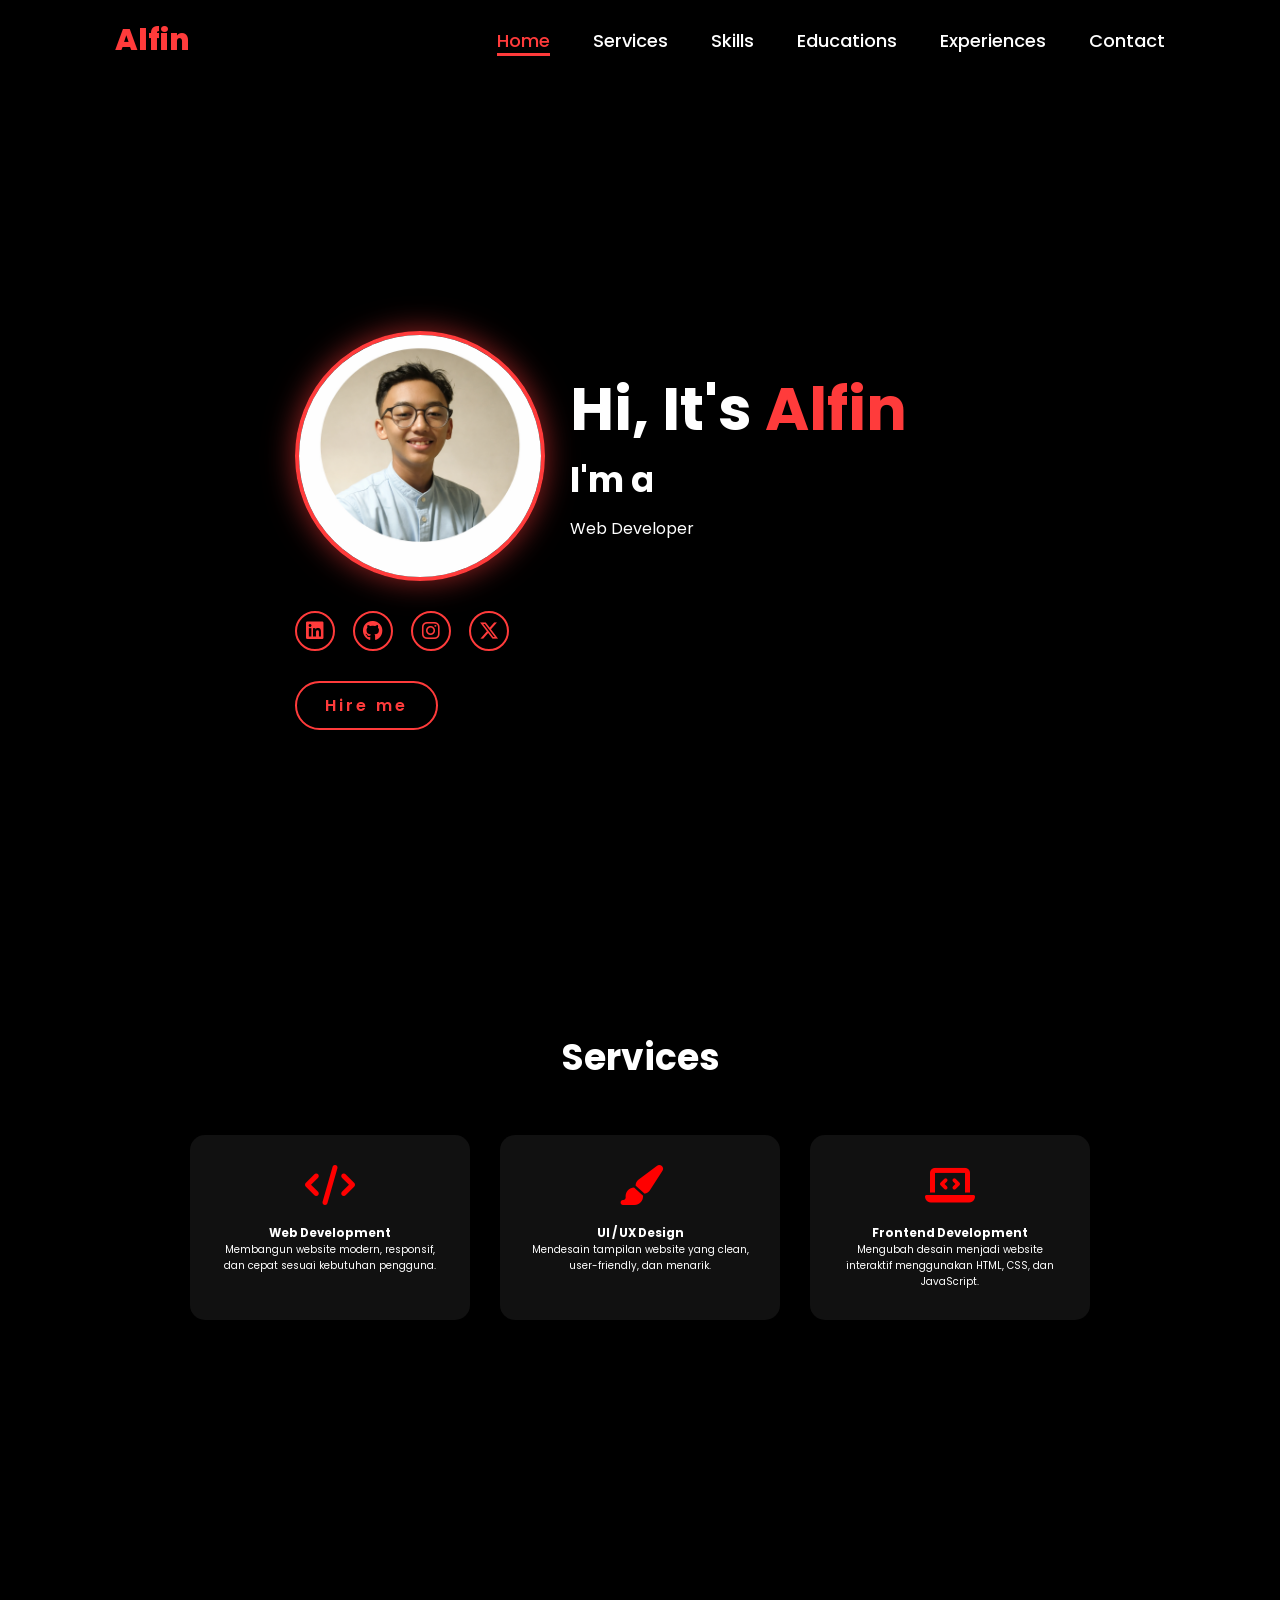
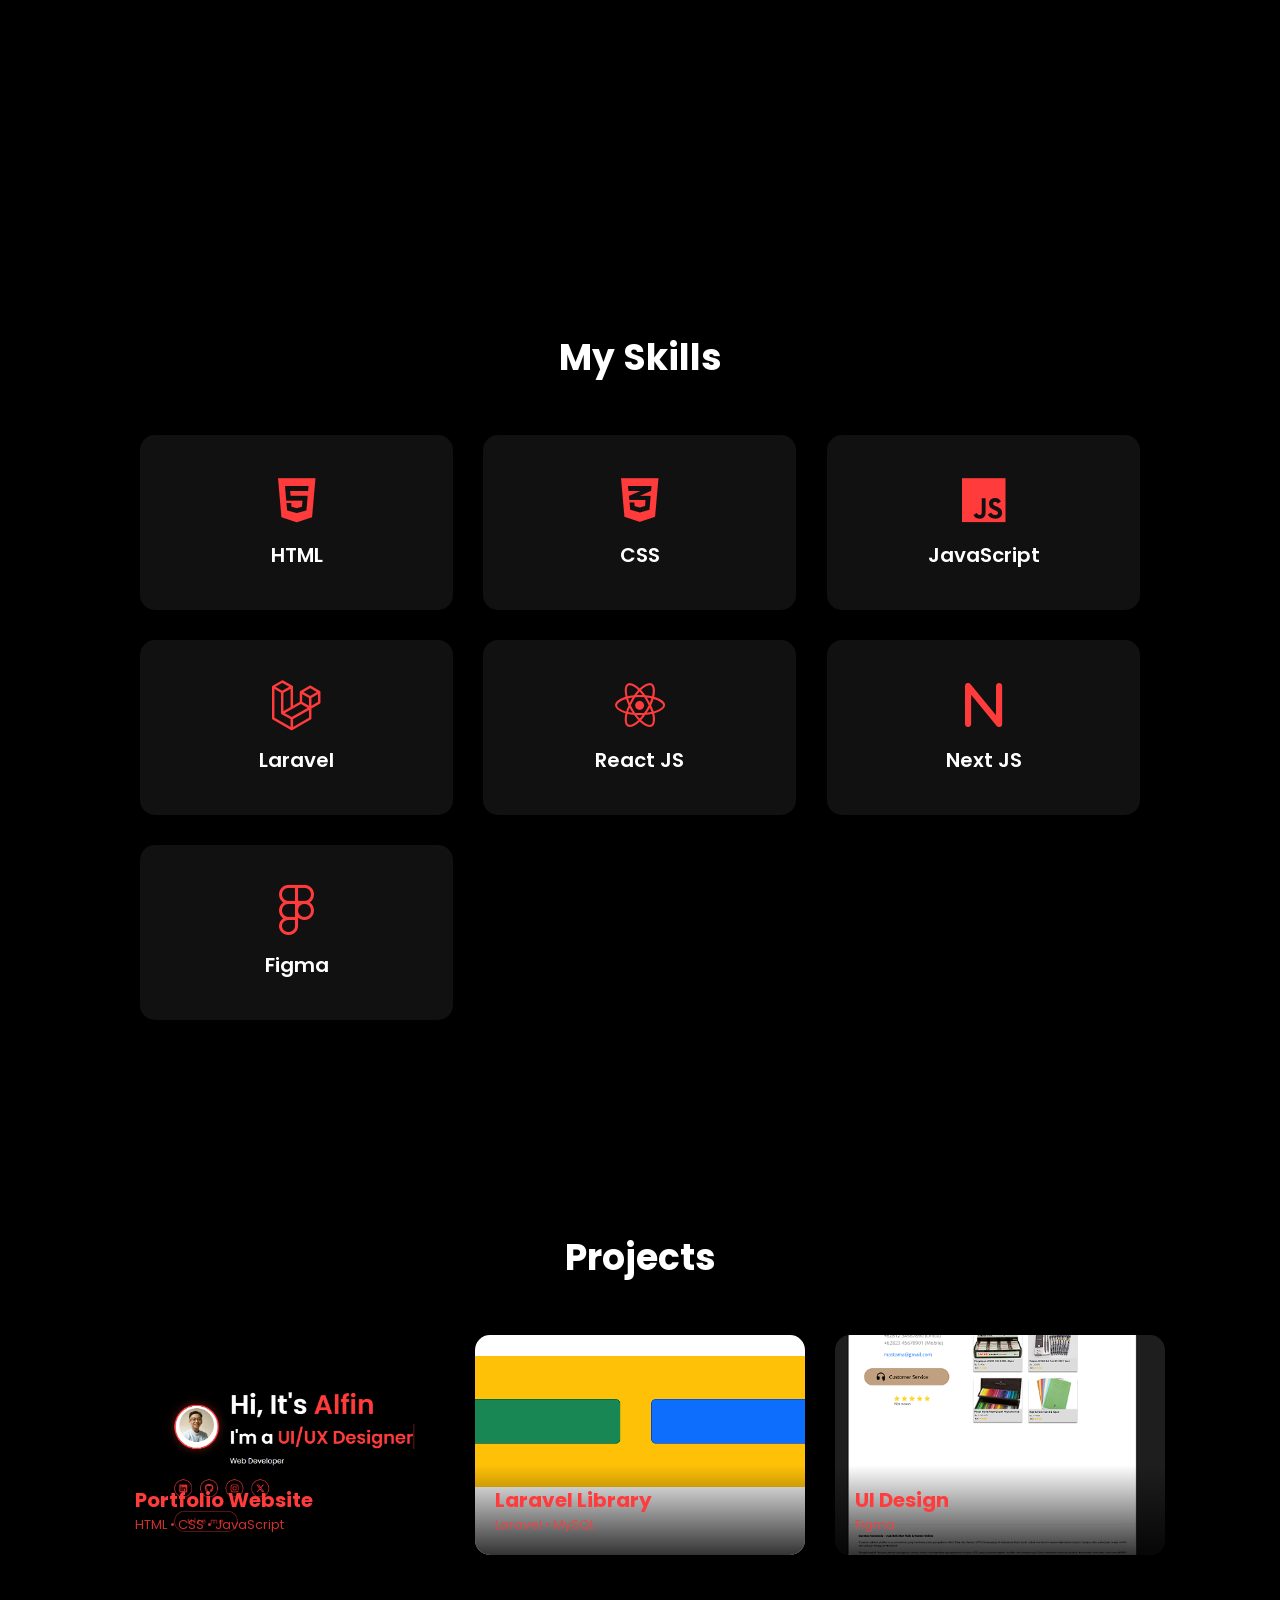
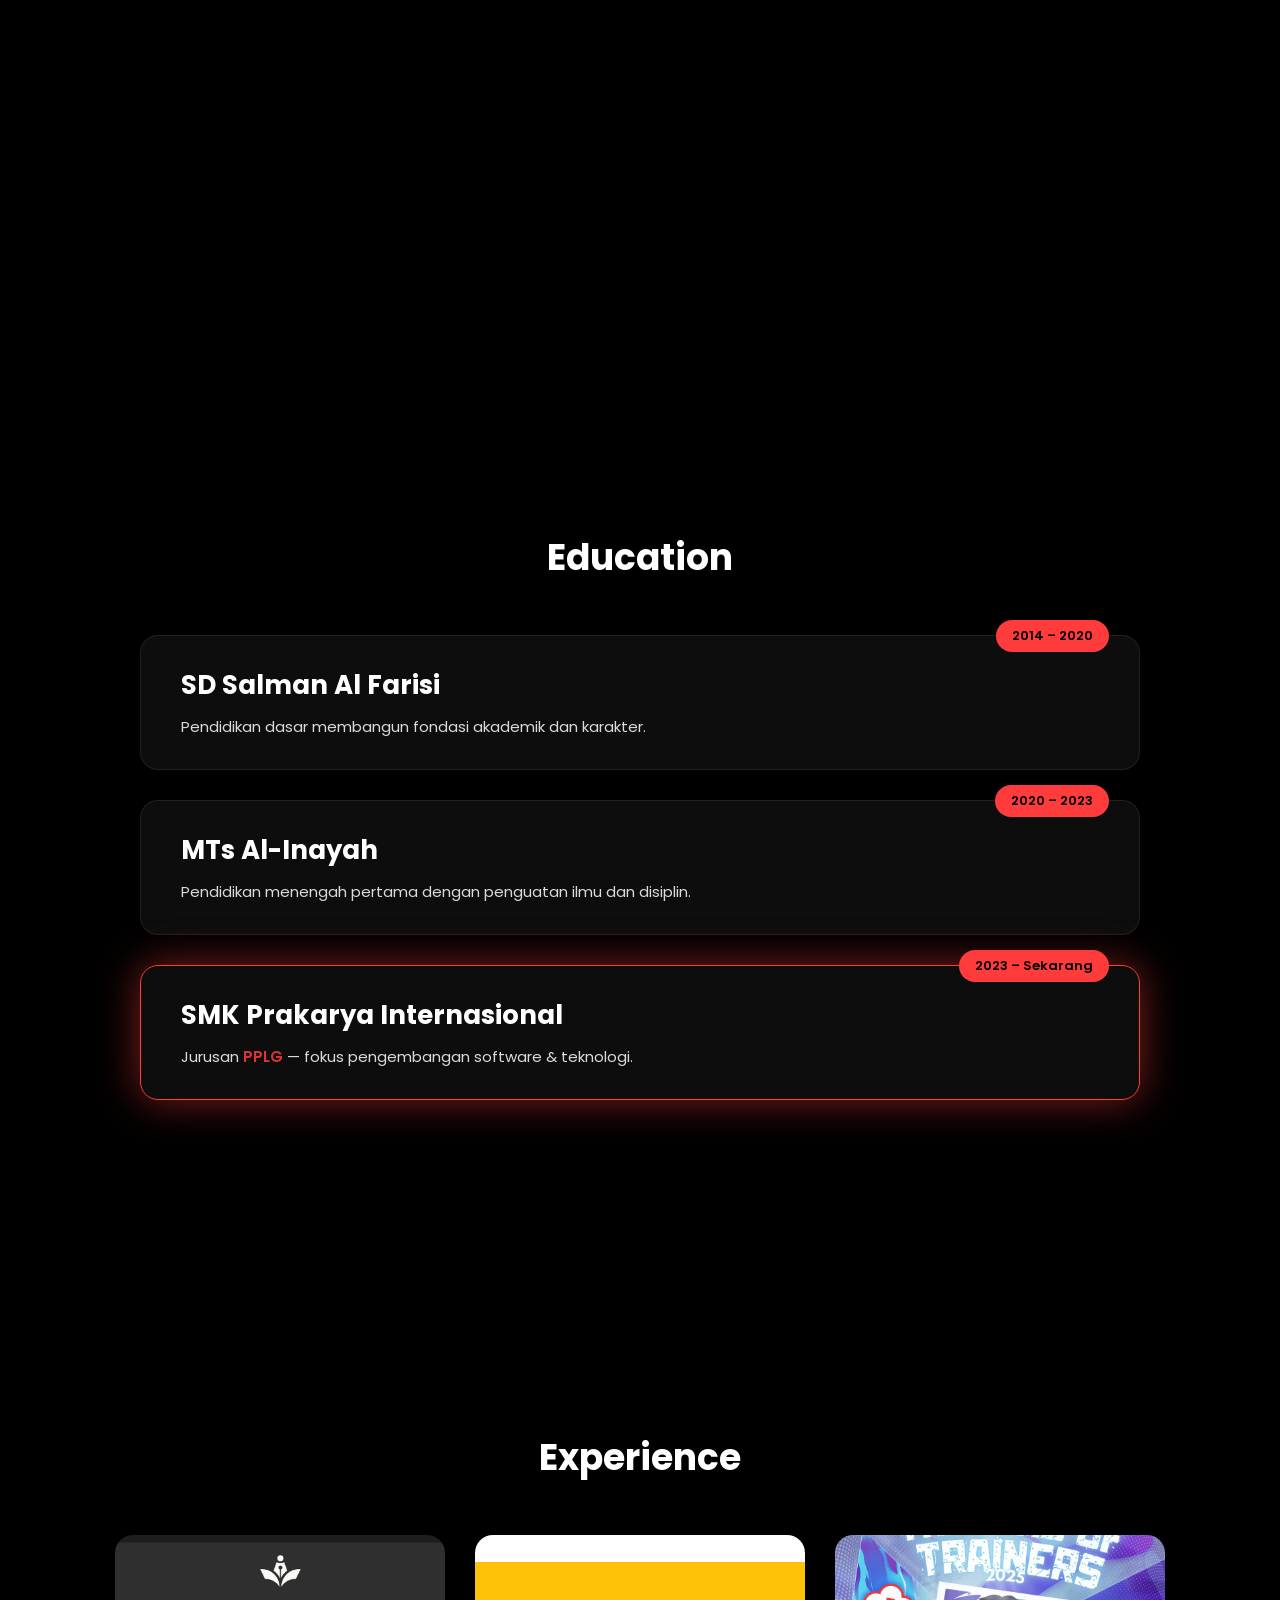
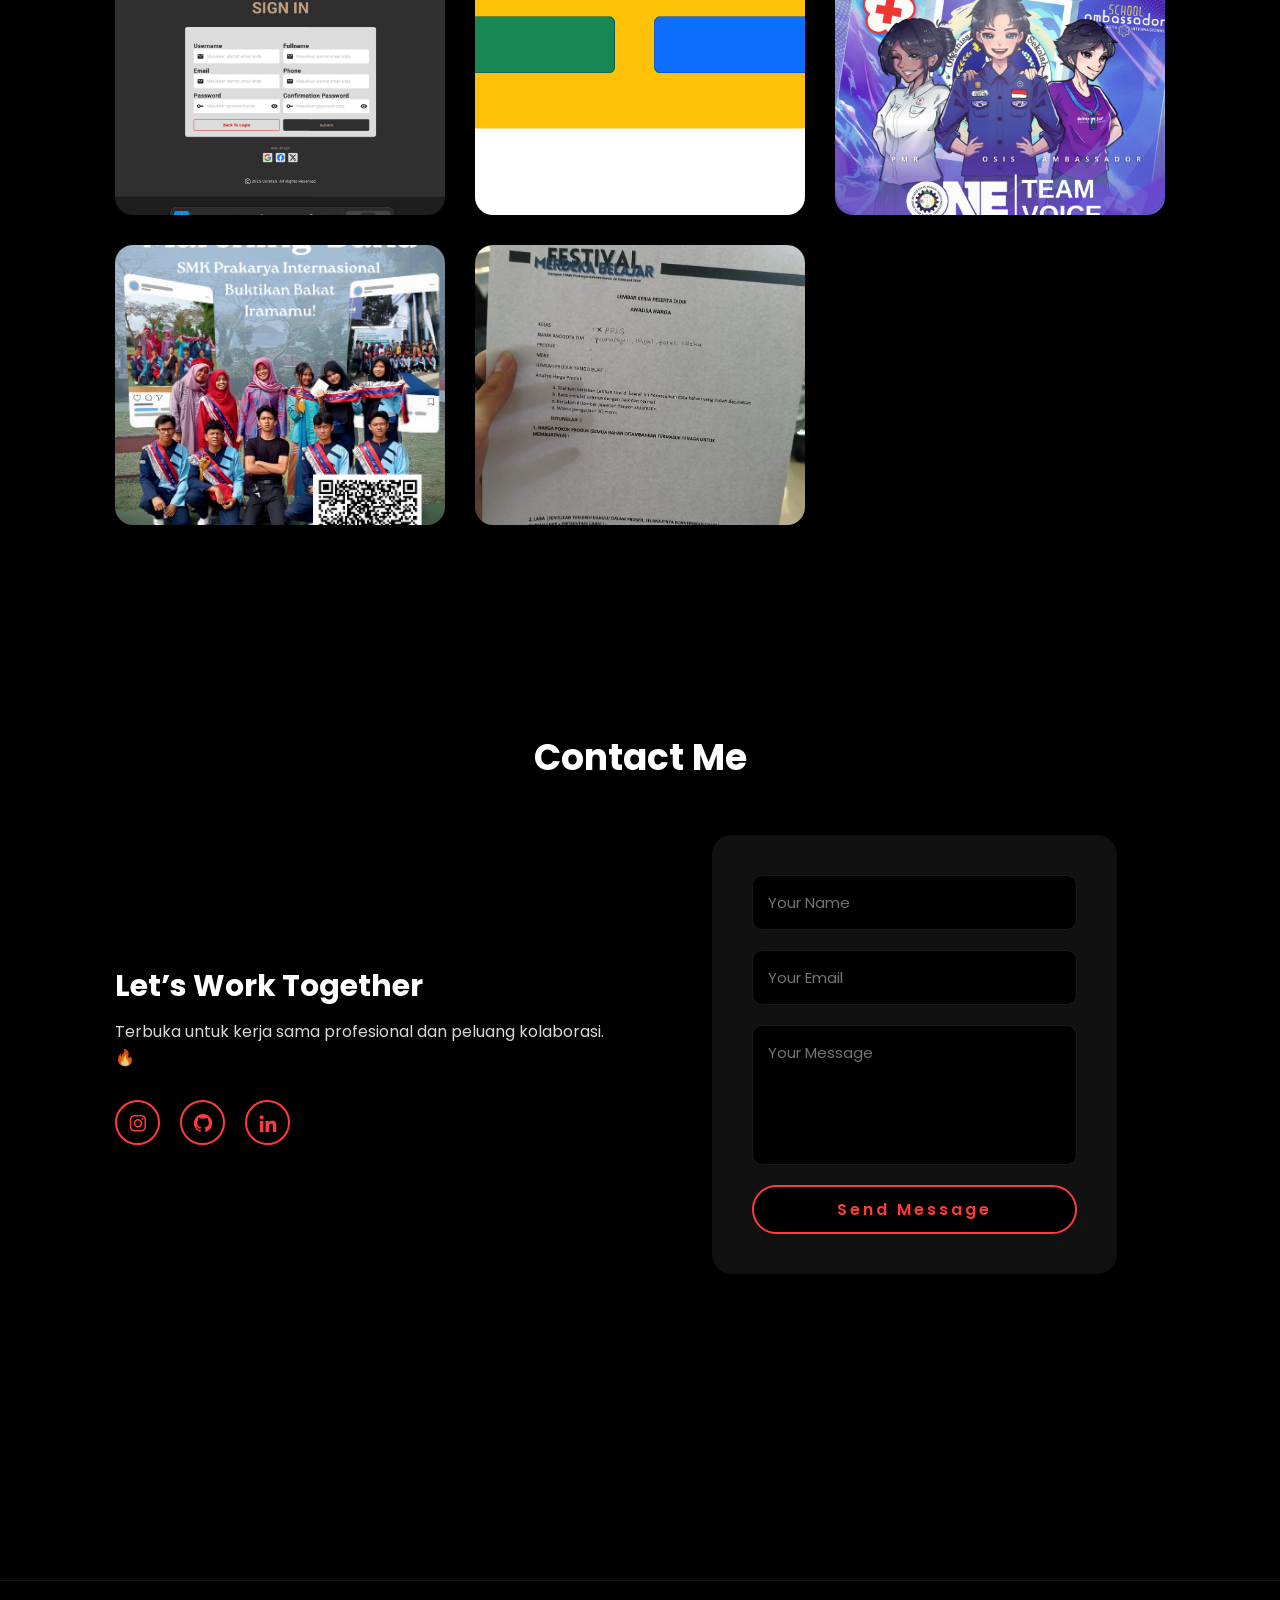
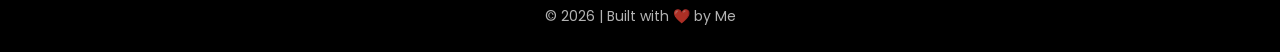
==== index.html @ cbfabac6 "new" ====
<html lang="en">
<head>
  <meta charset="UTF-8">
  <meta name="viewport" content="width=device-width, initial-scale=1.0">

  <link href="https://unpkg.com/boxicons@2.1.4/css/boxicons.min.css" rel="stylesheet">
  <link rel="stylesheet" href="https://cdnjs.cloudflare.com/ajax/libs/font-awesome/6.5.2/css/all.min.css">
  <link rel="stylesheet" href="../css/style.css">

  <title>Portofolio Website</title>
</head>

<body>
   <header>
    <a href="#" class="logo">Alfin</a>

    <nav>
  <a href="#home" class="active">Home</a>
  <a href="#services">Services</a>
  <a href="#skills">Skills</a>
  <a href="#educations">Educations</a>
  <a href="#experiences">Experiences</a>
  <a href="#contact">Contact</a>
</nav>

   </header> 
   <section class="home" id="home">
  <div class="home-content">

    <div class="intro">
      <img src="../img/Foto Alfin Web Portofolio.png" alt="Alfin" class="profile-pic">

      <div class="intro-text">
        <h1>Hi, It's <span>Alfin</span></h1>
        <h3 class="typing-text">I'm a<span></span></h3>
        <p>Web Developer</p>
      </div>
    </div>

    <div class="social-icons">
      <a href="#"><i class="fa-brands fa-linkedin"></i></a>
      <a href="#"><i class="fa-brands fa-github"></i></a>
      <a href="#"><i class="fa-brands fa-instagram"></i></a>
      <a href="#"><i class="fa-brands fa-x-twitter"></i></a>
    </div>

    <a href="#" class="btn">Hire me</a>
  </div>
</section>
<section class="services" id="services">
  <h2 class="section-title">Services</h2>

  <div class="services-container">

    <div class="service-box">
      <i class="fa-solid fa-code"></i>
      <h3>Web Development</h3>
      <p>
        Membangun website modern, responsif, dan cepat
        sesuai kebutuhan pengguna.
      </p>
    </div>

    <div class="service-box">
      <i class="fa-solid fa-paintbrush"></i>
      <h3>UI / UX Design</h3>
      <p>
        Mendesain tampilan website yang clean,
        user-friendly, dan menarik.
      </p>
    </div>

    <div class="service-box">
      <i class="fa-solid fa-laptop-code"></i>
      <h3>Frontend Development</h3>
      <p>
        Mengubah desain menjadi website interaktif
        menggunakan HTML, CSS, dan JavaScript.
      </p>
    </div>

  </div>
</section>
<section class="skills" id="skills">
  <h2 class="section-title">My Skills</h2>

  <div class="skills-grid">

    <div class="skill-card">
      <i class="fa-brands fa-html5"></i>
      <h3>HTML</h3>
    </div>

    <div class="skill-card">
      <i class="fa-brands fa-css3-alt"></i>
      <h3>CSS</h3>
    </div>

    <div class="skill-card">
      <i class="fa-brands fa-js"></i>
      <h3>JavaScript</h3>
    </div>

    <div class="skill-card">
      <i class="fa-brands fa-laravel"></i>
      <h3>Laravel</h3>
    </div>

    <div class="skill-card">
      <i class="fa-brands fa-react"></i>
      <h3>React JS</h3>
    </div>

    <div class="skill-card">
      <i class="fa-solid fa-n"></i>
      <h3>Next JS</h3>
    </div>

    <div class="skill-card">
      <i class="fa-brands fa-figma"></i>
      <h3>Figma</h3>
    </div>

  </div>
</section>
<section class="projects" id="projects">
  <h2 class="section-title">Projects</h2>

  <div class="project-container">

    <a href="project1.html" class="project-card">
      <img src="../img/Screenshot 2026-02-10 000920.png" alt="Project 1">
      <div class="project-info">
        <h3>Portfolio Website</h3>
        <p>HTML • CSS • JavaScript</p>
      </div>
    </a>

    <a href="project2.html" class="project-card">
      <img src="../img/Screenshot 2026-02-05 222500.png" alt="Project 2">
      <div class="project-info">
        <h3>Laravel Library</h3>
        <p>Laravel • MySQL</p>
      </div>
    </a>

    <a href="project3.html" class="project-card">
      <img src="../img/Screenshot 2026-02-05 221942.png" alt="Project 3">
      <div class="project-info">
        <h3>UI Design</h3>
        <p>Figma</p>
      </div>
    </a>

  </div>
</section>
<section class="educations" id="educations">
  <h2 class="section-title">Education</h2>

  <div class="education-wrapper">

    <div class="education-card">
      <div class="edu-year">2014 – 2020</div>
      <h3>SD Salman Al Farisi</h3>
      <p>Pendidikan dasar membangun fondasi akademik dan karakter.</p>
    </div>

    <div class="education-card">
      <div class="edu-year">2020 – 2023</div>
      <h3>MTs Al-Inayah</h3>
      <p>Pendidikan menengah pertama dengan penguatan ilmu dan disiplin.</p>
    </div>

    <div class="education-card active">
      <div class="edu-year">2023 – Sekarang</div>
      <h3>SMK Prakarya Internasional</h3>
      <p>Jurusan <span>PPLG</span> — fokus pengembangan software & teknologi.</p>
    </div>

  </div>
</section>
<section class="experiences" id="experiences">
  <h2 class="section-title">Experience</h2>

  <div class="experience-grid">

    <a href="experience-detail.html?id=pkkt" class="experience-card">
      <img src="../img/Screenshot 2026-02-10 123327.png">
      <div class="experience-overlay">
        <h3>PKKT Online Shop</h3>
        <p>Website Project</p>
      </div>
    </a>

    <a href="experience-detail.html?id=laravel" class="experience-card">
      <img src="../img/Screenshot 2026-02-05 222500.png">
      <div class="experience-overlay">
        <h3>Laravel Library</h3>
        <p>Web Application</p>
      </div>
    </a>

    <a href="experience-detail.html?id=ambassador" class="experience-card">
      <img src="../img/WhatsApp Image 2026-02-05 at 22.15.25.jpeg">
      <div class="experience-overlay">
        <h3>School Ambassador</h3>
        <p>Representing School</p>
      </div>
    </a>

    <a href="experience-detail.html?id=marchingband" class="experience-card">
      <img src="../img/WhatsApp Image 2026-02-05 at 22.15.25 (1).jpeg">
      <div class="experience-overlay">
        <h3>Marching Band</h3>
        <p>Management & Coordination</p>
      </div>
    </a>

    <a href="experience-detail.html?id=mathfest" class="experience-card">
      <img src="../img/WhatsApp Image 2026-02-05 at 22.15.25 (2).jpeg">
      <div class="experience-overlay">
        <h3>Math Festival</h3>
        <p>Event Committee</p>
      </div>
    </a>

  </div>
</section>


<section class="contact" id="contact">
  <h2 class="section-title">Contact Me</h2>

  <div class="contact-wrapper">

    <!-- Info -->
    <div class="contact-info">
      <h3>Let’s Work Together</h3>
      <p>Terbuka untuk kerja sama profesional dan peluang kolaborasi.🔥
      </p>

      <div class="contact-social">
        <a href="#" title="Instagram"><i class="bx bxl-instagram"></i></a>
        <a href="#" title="GitHub"><i class="bx bxl-github"></i></a>
        <a href="#" title="LinkedIn"><i class="bx bxl-linkedin"></i></a>
      </div>
    </div>

    <!-- Form -->
    <form class="contact-form">
      <input type="text" placeholder="Your Name" required>
      <input type="email" placeholder="Your Email" required>
      <textarea placeholder="Your Message"></textarea>
      <button type="submit" class="btn">Send Message</button>
    </form>

  </div>
</section>


<script>
  const header = document.querySelector("header");

  window.addEventListener("scroll", () => {
    if (window.scrollY > 50) {
      header.classList.add("scrolled");
    } else {
      header.classList.remove("scrolled");
    }
  });
</script>
<footer class="footer">
  <p>© 2026 | Built with ❤️ by Me</p>
</footer>
<!-- LIGHTBOX -->
<div class="lightbox" id="lightbox">
  <span class="lightbox-close">&times;</span>
  <img id="lightbox-img" src="">
</div>


</body>
</html>
---- css/style.css ----
@import url(https://fonts.googleapis.com/css2?family=Poppins%3Awght%40100%3B200%3B300%3B400%3B500%3B600&display=swap%27%29%3B);

*{
    margin: 0;
    padding: 0;
    box-sizing: border-box;
    text-decoration: none;
    border: none;
    outline: none;
    font-family: 'Poppins', sans-serif;
}

html{
    font-size: 62.5%;

}

body{
    width: 100%;
    overflow-x: hidden;
    background-color: black;
    color: white;
    padding-top: 80px;
}

header{
    position: fixed;
    top: 0;
    left: 0;
    width: 100%;
    height: 80px;
    padding: 0 9%;
    background-color: transparent;
    display: flex;
    align-items: center;
    justify-content: space-between;
    z-index: 1000;
}


.logo{
    font-size: 3rem;
    color: #ff3b3b;
    font-weight: 800;
    cursor: pointer;
    transition: 0.5s ease;
}

.logo:hover{
    transform: scale(1.1);
}

nav a{
    font-size: 1.8rem;
    color: white;
    margin-left: 4rem;
    font-weight: 500;
    transition: 0.3s ease;
    border-bottom: 3px solid transparent;
}

nav a:hover,
nav a.active{
    color: #ff3b3b;
    border-bottom: 3px solid #ff3b3b;
}

@media(max-width:995px){
    nav{
        position: absolute;
        display: none;
        top: 0;
        right: 0;
        width: 40%;
        border-left: 3px solid #ff3b3b;
        border-bottom: 3px solid #ff3b3b;
        border-bottom-left-radius: 2rem;
        padding: 1rem solid;
        background-color: #161616;
        border-top: 0.1rem solid rgba(0,0,0,0.1);
    }

    nav.active{
        display: block;
    }

    nav a{
        display: block;
        font-size: 2rem;
        margin: 3rem 0;
    }

    nav a:hover,
    nav a.active{
        padding: 1rem;
        border-radius: 0.5rem;
        border-bottom: 0.5rem solid #ff3b3b;
    }
}

section{
    min-height: 100vh;
    padding: 5rem 9% 5rem;
}

.home{
    display: flex;
    justify-content: center;
    align-items: center;
    gap: 8rem;
    background-color: black ;
}

.home .home-content h1{
    font-size: 6rem;
    font-weight: 700;
    line-height: 1.3;
}

span{
    color: #ff3b3b;
}

.home-content h3{
    font-size: 4rem;
    margin-bottom: 1rem;
    font-weight: 700;
}

.home-content p{
    font-size: 1.6rem;
}
.social-icons a{
    display: inline-flex;
    justify-content: center;
    align-items: center;
    width: 4rem;
    height: 4rem;
    background-color: transparent;
    border: 0.2rem solid #ff3b3b;
    font-size: 2rem;
    border-radius: 50%;
    margin: 3rem 1.5rem 3rem 0;
    transition: 0.3s ease;
    color: #ff3b3b;
}

.social-icons a:hover{
    color: black;
    transform: scale(1.3) translateY(-5px);
    background-color: #ff3b3b;
    box-shadow: 0 0 25px #ff3b3b;
}

.btn{
    display: inline-block;
    padding: 1rem 2.8rem;
    background: black;
    border-radius: 4rem;
    font-size: 1.6rem;
    color: #ff3b3b;
    letter-spacing: 0.3rem;
    font-weight: 600;
    border: 2px solid #ff3b3b;
    transition: 0.3s ease;
    cursor: pointer;
}

.btn:hover{
    transform: scale3d(1.03);
    background-color: #ff3b3b;
    color: black;
    box-shadow: 0 0 25px #ff3b3b;
}

.typing-text{
    font-size: 34px;
    font-weight: 600;
    min-width: 280px;
}

.typing-text span{
    position: relative;
}

.typing-text span::before{
    content: " Software Engineer";
    color: #ff3b3b;
    animation: words 20s infinite;
}

.typing-text span::after{
    content: "";
    background-color: black;
    position: absolute;
    width: calc(100% + 8px);
    height: 100%;
    border-left: 3px solid black;
    right: -8;
    animation: cursor 0.6s infinite;
}

@keyframes cursor{
    to{
        border-left: 3px solid;
    }
}

@keyframes words{
    0%, 20%{
        content: " Web Developer";
    }
    21%, 40%{
        content: " UI/UX Designer";
    }
    41%, 60%{
        content: " Web Developer";
    }
    61%, 80%{
      content: " UI/UX Designer";
    }
    81%, 100%{
        content: " Web Developer";
    }
}

@media(max-width:995px){
    .home{
        gap: 4rem;
    }
}

@media(max-width:995px){
    .home{
        flex-direction: column;
        margin: 5rem 4rem;
    } 

    .home .home-content h3{
        font-size: 2.5rem;
    }

    .home-content h1{
        font-size: 5rem;
    }
}
.services {
  padding: 5rem 10%;
  background: #000;
  color: #fff;
}

.section-title {
  text-align: center;
  font-size: 36px;
  margin-bottom: 50px;
}

.services-container {
  display: flex;
  gap: 30px;
  justify-content: center;
  flex-wrap: wrap;
}

.service-box {
  background: #111;
  padding: 30px;
  border-radius: 15px;
  width: 280px;
  text-align: center;
  transition: 0.3s;
}

.service-box i {
  font-size: 40px;
  color: red;
  margin-bottom: 20px;
}

.service-box:hover {
  transform: translateY(-10px);
  box-shadow: 0 0 20px red;
}
/* ===== SKILLS CARD VERSION ===== */
.skills {
  background: black;
}

.skills-grid {
  display: grid;
  grid-template-columns: repeat(3, 1fr);
  gap: 3rem;
  max-width: 1000px;
  margin: auto;
}

.skill-card {
  background: #111;
  padding: 4rem 2rem;
  border-radius: 1.5rem;
  text-align: center;
  opacity: 0;
  transform: translateY(60px) scale(0.95);
  transition: 0.4s ease;
  animation: skillCardFade 0.8s ease forwards;
}

.skill-card:nth-child(1){ animation-delay: 0.2s; }
.skill-card:nth-child(2){ animation-delay: 0.4s; }
.skill-card:nth-child(3){ animation-delay: 0.6s; }
.skill-card:nth-child(4){ animation-delay: 0.8s; }
.skill-card:nth-child(5){ animation-delay: 1s; }
.skill-card:nth-child(6){ animation-delay: 1.2s; }
.skill-card:nth-child(7){ animation-delay: 1.4s; }

@keyframes skillCardFade {
  to {
    opacity: 1;
    transform: translateY(0) scale(1);
  }
}

.skill-card i {
  font-size: 5rem;
  color: #ff3b3b;
  margin-bottom: 1.5rem;
  transition: 0.4s ease;
}

.skill-card h3 {
  font-size: 2rem;
  font-weight: 600;
}

/* HOVER EFFECT */
.skill-card:hover {
  transform: translateY(-15px) scale(1.05);
  box-shadow: 0 0 30px #ff3b3b;
}

.skill-card:hover i {
  transform: rotate(10deg) scale(1.2);
}
.projects {
  background: black;
}

.project-container {
  max-width: 1100px;
  margin: auto;
  display: grid;
  grid-template-columns: repeat(3, 1fr);
  gap: 3rem;
}

.project-card {
  position: relative;
  border-radius: 1.5rem;
  overflow: hidden;
  cursor: pointer;
  transition: 0.4s ease;
}

.project-card img {
  width: 100%;
  height: 220px;
  object-fit: cover;
  transition: 0.4s ease;
}

.project-info {
  color: #ff3b3b;
  position: absolute;
  bottom: 0;
  left: 0;
  width: 100%;
  padding: 2rem;
  background: linear-gradient(to top, rgba(0,0,0,0.8), transparent);
}

.project-info h3 {
  font-size: 2rem;
}

.project-info p {
  font-size: 1.3rem;
  opacity: 0.8;
}

/* hover effect */
.project-card:hover img {
  transform: scale(1.1);
}

.project-card:hover {
  box-shadow: 0 0 30px rgba(255, 59, 59, 0.4);
}
@media (max-width: 900px) {
  .project-container {
    grid-template-columns: repeat(2, 1fr);
  }
}

@media (max-width: 600px) {
  .project-container {
    grid-template-columns: 1fr;
  }
}
header {
    transition: background-color 0.4s ease, backdrop-filter 0.4s ease;
}

/* navbar pas discroll */
header.scrolled {
    background-color: rgba(0, 0, 0, 0.85);
    backdrop-filter: blur(6px);
}
header.scrolled nav a {
    color: white;
}
body {
    padding-top: 80px;
}
header.scrolled {
    height: 80px;
}
.contact-form {
  max-width: 600px;
  margin: auto;
  display: flex;
  flex-direction: column;
  gap: 2rem;
}

.contact-form input,
.contact-form textarea {
  background: #111;
  padding: 1.5rem;
  border-radius: 1rem;
  color: white;
  font-size: 1.5rem;
}

.contact-form textarea {
  resize: none;
  height: 150px;
}
.education {
  background: black;
}

.education-wrapper {
  max-width: 1000px;
  margin: auto;
  display: grid;
  gap: 3rem;
}

.education-card {
  position: relative;
  background: rgba(255,255,255,0.05);
  border: 1px solid rgba(255,255,255,0.08);
  border-radius: 1.8rem;
  padding: 3rem 4rem;
  transition: 0.4s ease;
  overflow: visible;
}

.education-card::before {
  content: "";
  position: absolute;
  inset: 0;
  background: linear-gradient(
    120deg,
    transparent,
    rgba(255,59,59,0.15),
    transparent
  );
  opacity: 0;
  transition: 0.4s ease;
}

.education-card:hover::before {
  opacity: 1;
}

.education-card:hover {
  transform: translateY(-10px) scale(1.02);
  box-shadow: 0 0 35px rgba(255,59,59,0.35);
}

.education-card h3 {
  font-size: 2.6rem;
  margin-bottom: 1rem;
}

.education-card p {
  font-size: 1.5rem;
  opacity: 0.85;
  line-height: 1.6;
}

.education-card span {
  color: #ff3b3b;
  font-weight: 600;
}

/* tahun */
.edu-year {
  position: absolute;
  top: 0;
  transform: translateY(-50%);
  right: 30px;
  background: #ff3b3b;
  color: black;
  padding: 0.6rem 1.6rem;
  font-size: 1.3rem;
  border-radius: 2rem;
  font-weight: 600;
}

/* highlight sekolah sekarang */
.education-card.active {
  border-color: #ff3b3b;
  box-shadow: 0 0 40px rgba(255,59,59,0.5);
}
/* ===== EXPERIENCE ===== */
.experience {
  background: black;
}

.experience-grid {
  max-width: 1100px;
  margin: auto;
  display: grid;
  grid-template-columns: repeat(3, 1fr);
  gap: 3rem;
}

.experience-card {
  position: relative;
  border-radius: 1.8rem;
  overflow: hidden;
  cursor: pointer;
  transition: 0.4s ease;
}

.experience-card img {
  width: 100%;
  height: 260px;
  object-fit: cover;
  transition: 0.4s ease;
}

/* overlay */
.experience-overlay {
  position: absolute;
  inset: 0;
  background: rgba(0,0,0,0.7);
  display: flex;
  flex-direction: column;
  justify-content: center;
  align-items: center;
  opacity: 0;
  transition: 0.4s ease;
  text-align: center;
}

.experience-overlay h3 {
  font-size: 2.4rem;
  color: #ff3b3b;
}

.experience-overlay p {
  font-size: 1.5rem;
  color: white;
  margin-top: 0.5rem;
}

/* hover effect */
.experience-card:hover img {
  transform: scale(1.1);
}

.experience-card:hover .experience-overlay {
  opacity: 1;
}

.experience-card:hover {
  box-shadow: 0 0 35px rgba(255,59,59,0.5);
}

/* responsive */
@media (max-width: 900px) {
  .experience-grid {
    grid-template-columns: repeat(2, 1fr);
  }
}

@media (max-width: 600px) {
  .experience-grid {
    grid-template-columns: 1fr;
  }
}
/* ===== CONTACT ===== */
.contact {
  background: black;
}

.contact-wrapper {
  max-width: 1100px;
  margin: auto;
  display: grid;
  grid-template-columns: 1fr 1fr;
  gap: 5rem;
  align-items: center;
}

.contact-info h3 {
  font-size: 3rem;
  margin-bottom: 1rem;
}

.contact-info p {
  font-size: 1.6rem;
  opacity: 0.85;
  line-height: 1.6;
}

.contact-social {
  margin-top: 3rem;
  display: flex;
  gap: 2rem;
}

.contact-social a {
  width: 4.5rem;
  height: 4.5rem;
  display: flex;
  justify-content: center;
  align-items: center;
  border-radius: 50%;
  border: 2px solid #ff3b3b;
  color: #ff3b3b;
  font-size: 2.2rem;
  transition: 0.3s ease;
}

.contact-social a:hover {
  background: #ff3b3b;
  color: black;
  transform: translateY(-5px);
  box-shadow: 0 0 20px #ff3b3b;
}

/* form */
.contact-form {
  background: #111;
  padding: 4rem;
  border-radius: 2rem;
  display: flex;
  flex-direction: column;
  gap: 2rem;
}

.contact-form input,
.contact-form textarea {
  background: black;
  border: 1px solid rgba(255,255,255,0.1);
  padding: 1.5rem;
  border-radius: 1rem;
  color: white;
  font-size: 1.5rem;
}

.contact-form textarea {
  resize: none;
  height: 140px;
}

/* responsive */
@media (max-width: 900px) {
  .contact-wrapper {
    grid-template-columns: 1fr;
  }
}
/* ===== FOOTER ===== */
.footer {
  background: #000;
  padding: 2.5rem;
  text-align: center;
  border-top: 1px solid rgba(255,255,255,0.1);
}

.footer p {
  font-size: 1.4rem;
  opacity: 0.7;
}
/* intro layout */
.intro {
  display: flex;
  align-items: center;
  gap: 2.5rem;
}
.intro-text h1 {
  font-size: 6rem;
}

.intro-text h3 {
  font-size: 3.5rem;
}


.profile-pic {
  width: 250px;       
  height: 250px;
  border-radius: 50%;
  object-fit: cover;
  border: 4px solid #ff3b3b;
  box-shadow: 0 0 30px rgba(255, 59, 59, 0.6);
  flex-shrink: 0;
}

.intro-text h1 {
  margin-bottom: 0.5rem;
}
.home {
  display: flex;
  align-items: center;
  justify-content: center;
  gap: 8rem;
}

.home-img {
  flex: 0 0 auto;
  display: flex;
  justify-content: center;
}

.home-img img {
  width: 420px;
  height: 420px;
  border-radius: 50%;
  object-fit: cover;
  box-shadow: 0 0 30px rgba(255, 59, 59, 0.5);
}
@media (max-width: 768px) {
  .home {
    flex-direction: column;
  }

  .home-img img {
    width: 260px;
    height: 260px;
  }
}
@media (max-width: 768px) {
  .profile-pic {
    width: 120px;
    height: 120px;
  }

  .intro {
    flex-direction: column;
    text-align: center;
  }
}
.experience-detail {
  min-height: 100vh;
  display: flex;
  gap: 4rem;
  padding: 120px 10%;
  background: #000;
  color: #fff;
}

/* LEFT */
.experience-text {
  flex: 1;
}

.experience-text h1 {
  font-size: 3rem;
  margin-bottom: 10px;
}

.experience-text h3 {
  color: orange;
  margin-bottom: 20px;
}

.experience-text p {
  line-height: 1.8;
  margin-bottom: 20px;
}

.experience-text ul {
  list-style: none;
  padding: 0;
}

.experience-text ul li {
  margin-bottom: 8px;
}

/* RIGHT */
.experience-slider {
  flex: 1;
  position: relative;
  display: flex;
  align-items: center;
}

.slider-track {
  display: flex;
  gap: 20px;
  overflow-x: auto;
  scroll-behavior: smooth;
}

.slider-track::-webkit-scrollbar {
  display: none;
}

.slider-track img {
  width: 350px;
  height: 220px;
  object-fit: cover;
  border-radius: 15px;
}

/* ARROW */
.arrow {
  background: none;
  border: 2px solid orange;
  color: orange;
  font-size: 2rem;
  padding: 10px 15px;
  cursor: pointer;
}

.arrow.left {
  margin-right: 10px;
}

.arrow.right {
  margin-left: 10px;
}
.experience-detail {
  min-height: 100vh;
  padding: 120px 10%;
  display: flex;
  gap: 4rem;
  background: #000;
  color: #fff;
}

/* TEXT */
.experience-text {
  flex: 1;
}

.experience-text h1 {
  font-size: 3rem;
}

.experience-text h3 {
  color: orange;
  margin-bottom: 20px;
}

.experience-text p {
  line-height: 1.8;
  margin-bottom: 20px;
}

/* SLIDER */
.experience-slider {
  flex: 1;
  display: flex;
  align-items: center;
}

.slider-track {
  display: flex;
  gap: 20px;
  overflow-x: auto;
  scroll-behavior: smooth;
}

.slider-track::-webkit-scrollbar {
  display: none;
}

.slider-track img {
  width: 380px;
  height: 240px;
  border-radius: 15px;
  object-fit: cover;
}

/* ARROW */
.arrow {
  border: 2px solid orange;
  background: transparent;
  color: orange;
  font-size: 2rem;
  padding: 10px 15px;
  cursor: pointer;
}
.experience-slider-3d {
  position: relative;
  width: 100%;
  height: 360px;
  display: flex;
  align-items: center;
  justify-content: center;
}
.experience-slider-3d {
  position: relative;
  display: flex;
  align-items: center;
  justify-content: center;
}


/* CAROUSEL */
.carousel {
  position: relative;
  width: 420px;
  height: 280px;
  display: flex;
  justify-content: center;
  align-items: center;
}

/* SLIDE BASE */
.slide {
  position: absolute;
  width: 380px;
  height: 240px;
  object-fit: cover;
  border-radius: 18px;
  transition: all 0.6s ease;
  opacity: 0;
  transform: scale(0.7);
  filter: blur(6px) brightness(40%);
}

/* AKTIF (TENGAH) */
.slide.active {
  opacity: 1;
  transform: scale(1);
  filter: blur(0) brightness(100%);
  z-index: 3;
}

/* SEBELAH KIRI */
.slide.prev {
  opacity: 0.6;
  transform: translateX(-220px) scale(0.85);
  z-index: 2;
}

/* SEBELAH KANAN */
.slide.next {
  opacity: 0.6;
  transform: translateX(220px) scale(0.85);
  z-index: 2;
}

/* ARROW */
.nav-btn {
  width: 52px;
  height: 52px;

  border-radius: 50%;
  border: none;

  display: flex;
  align-items: center;
  justify-content: center;

  font-size: 22px;
  cursor: pointer;

  background: linear-gradient(135deg, #ff7a00, #ffae42);
  color: #fff;

  position: absolute;
  top: 50%;
  transform: translateY(-50%);

  z-index: 20;

  box-shadow: 0 8px 20px rgba(255, 122, 0, 0.45);
  transition: all 0.3s ease;
}



.nav-btn:hover {
  background: orange;
  color: black;
}
.nav-btn:hover {
  transform: translateY(-50%) scale(1.15);
  box-shadow: 0 12px 30px rgba(255, 122, 0, 0.8);
}
.nav-btn:active {
  transform: translateY(-50%) scale(0.95);
}


.nav-btn.left {
  left: 10px;
  left: -20px;
}

.nav-btn.right {
  right: 10px;
  right: -20px;

}
  

.nav-btn {
  position: relative;
  z-index: 10; /* PENTING BANGET */
}
.slide {
  pointer-events: none;
}
.experience-slider-3d {
  position: relative;
  z-index: 1;
}
@keyframes pulseArrow {
  0% { box-shadow: 0 0 0 rgba(255, 122, 0, 0.6); }
  50% { box-shadow: 0 0 20px rgba(255, 122, 0, 0.8); }
  100% { box-shadow: 0 0 0 rgba(255, 122, 0, 0.6); }
}

.nav-btn {
  animation: pulseArrow 2.5s infinite;
}
.experience-slider {
  position: relative;
  width: 480px;
  height: 360px;
  display: flex;
  align-items: center;
  justify-content: center;
}

.carousel {
  position: relative;
  width: 100%;
  height: 100%;
  perspective: 1200px;
}

.slide {
  position: absolute;
  width: 70%;
  height: auto;
  left: 50%;
  top: 50%;
  transform: translate(-50%, -50%) scale(0.7);
  opacity: 0;
  transition: 0.6s ease;
  border-radius: 16px;
  filter: blur(4px) brightness(0.6);
}

.slide.active {
  transform: translate(-50%, -50%) scale(1);
  opacity: 1;
  filter: none;
  z-index: 3;
}

.slide.left {
  transform: translate(-120%, -50%) scale(0.75);
  opacity: 0.5;
  z-index: 2;
}

.slide.right {
  transform: translate(20%, -50%) scale(0.75);
  opacity: 0.5;
  z-index: 2;
}

.nav-btn {
  position: absolute;
  top: 50%;
  transform: translateY(-50%);
  width: 46px;
  height: 46px;
  border-radius: 50%;
  background: rgba(255, 255, 255, 0.15);
  border: none;
  color: #fff;
  font-size: 22px;
  cursor: pointer;
  z-index: 10;
  transition: 0.3s;
}

.nav-btn:hover {
  background: orange;
}

.nav-btn.prev {
  left: -20px;
}

.nav-btn.next {
  right: -20px;
}
.experience-slider {
  position: relative;
  width: 100%;
  height: 420px;
  display: flex;
  align-items: center;
  justify-content: center;
}

.carousel {
  position: relative;
  width: 70%;
  height: 100%;
  overflow: hidden;
}

.slide {
  position: absolute;
  inset: 0;
  opacity: 0;
  transform: scale(0.85);
  transition: all 0.5s ease;
}

.slide.active {
  opacity: 1;
  transform: scale(1);
  z-index: 2;
}

.slide.left {
  transform: translateX(-60%) scale(0.7);
  opacity: 0.3;
}

.slide.right {
  transform: translateX(60%) scale(0.7);
  opacity: 0.3;
}

.nav-btn {
  position: absolute;
  top: 50%;
  transform: translateY(-50%);
  background: #ff3b3b;
  color: white;
  border: none;
  font-size: 24px;
  padding: 12px 16px;
  cursor: pointer;
  z-index: 10;
  border-radius: 50%;
}

.nav-btn.prev { left: 0; }
.nav-btn.next { right: 0; }
.experience-slider {
  position: relative;
  width: 100%;
  height: 400px;
  overflow: hidden;
}

.carousel img {
  position: absolute;
  width: 100%;
  height: 100%;
  object-fit: cover;
  opacity: 0;
  transition: 0.5s;
}

.carousel img.active {
  opacity: 1;
}

.nav-btn {
  position: absolute;
  top: 50%;
  transform: translateY(-50%);
  z-index: 10;
  background: rgba(0,0,0,0.6);
  color: white;
  border: none;
  font-size: 30px;
  cursor: pointer;
  padding: 10px 15px;
}

.nav-btn.prev { left: 10px; }
.nav-btn.next { right: 10px; }

section {
  scroll-margin-top: 80px;
}
/* GRID EXPERIENCE */
.experience-grid {
  display: grid;
  grid-template-columns: repeat(auto-fit, minmax(320px, 1fr));
  gap: 30px;
}

/* CARD */
.experience-card {
  position: relative;
  overflow: hidden;
  border-radius: 18px;
  height: 280px; /* ⬅️ bikin kartu tinggi */
}

/* FOTO */
.experience-card img {
  width: 100%;
  height: 100%;
  object-fit: cover; /* ⬅️ foto auto gede & proporsional */
  transition: transform 0.6s ease;
}

/* HOVER EFFECT */
.experience-card:hover img {
  transform: scale(1.08);
}
.experience-overlay {
  position: absolute;
  inset: 0;
  background: linear-gradient(
    to top,
    rgba(0,0,0,0.7),
    rgba(0,0,0,0.1)
  );
  display: flex;
  flex-direction: column;
  justify-content: flex-end;
  padding: 20px;
  color: #fff;
}

.experience-detail {
  display: flex;
  gap: 40px;
  align-items: center;
}

/* KIRI (TEXT) */
.experience-text {
  flex: 1; /* 40% */
}

/* KANAN (FOTO) */
.experience-slider {
  flex: 1.5; /* 60% ⬅️ BIKIN FOTO LEBAR */
  position: relative;
}
.carousel {
  width: 100%;
  height: 420px;
  overflow: hidden;
  border-radius: 20px;
  position: relative;
}

.carousel img {
  width: 100%;
  height: 100%;
  object-fit: cover;
  position: absolute;
  opacity: 0;
  transition: opacity 0.5s ease;
}

.carousel img.active {
  opacity: 1;
  position: relative;
}
.nav-btn {
  position: absolute;
  top: 50%;
  transform: translateY(-50%);
  background: rgba(0,0,0,0.6);
  color: white;
  border: none;
  font-size: 28px;
  padding: 12px 16px;
  cursor: pointer;
  z-index: 10;
  border-radius: 50%;
}

.nav-btn.prev { left: 15px; }
.nav-btn.next { right: 15px; }
@media (max-width: 900px) {
  .experience-detail {
    flex-direction: column;
  }

  .experience-slider {
    width: 100%;
  }

  .carousel {
    height: 300px;
  }
}
/* LIGHTBOX */
.lightbox {
  position: fixed;
  inset: 0;
  background: rgba(0,0,0,0.85);
  display: none;
  justify-content: center;
  align-items: center;
  z-index: 9999;
}

.lightbox img {
  max-width: 90%;
  max-height: 90%;
  border-radius: 16px;
  box-shadow: 0 0 30px rgba(0,0,0,0.5);
}

.lightbox-close {
  position: absolute;
  top: 30px;
  right: 40px;
  font-size: 40px;
  color: white;
  cursor: pointer;
}
/* LIGHTBOX */
.lightbox {
  position: fixed;
  inset: 0;
  background: rgba(0,0,0,0.85);
  display: none;
  justify-content: center;
  align-items: center;
  z-index: 9999;
}

.lightbox img {
  max-width: 90%;
  max-height: 90%;
  border-radius: 16px;
  box-shadow: 0 0 30px rgba(0,0,0,0.5);
}

.lightbox-close {
  position: absolute;
  top: 30px;
  right: 40px;
  font-size: 40px;
  color: white;
  cursor: pointer;
}
.carousel img {
  cursor: pointer;
}
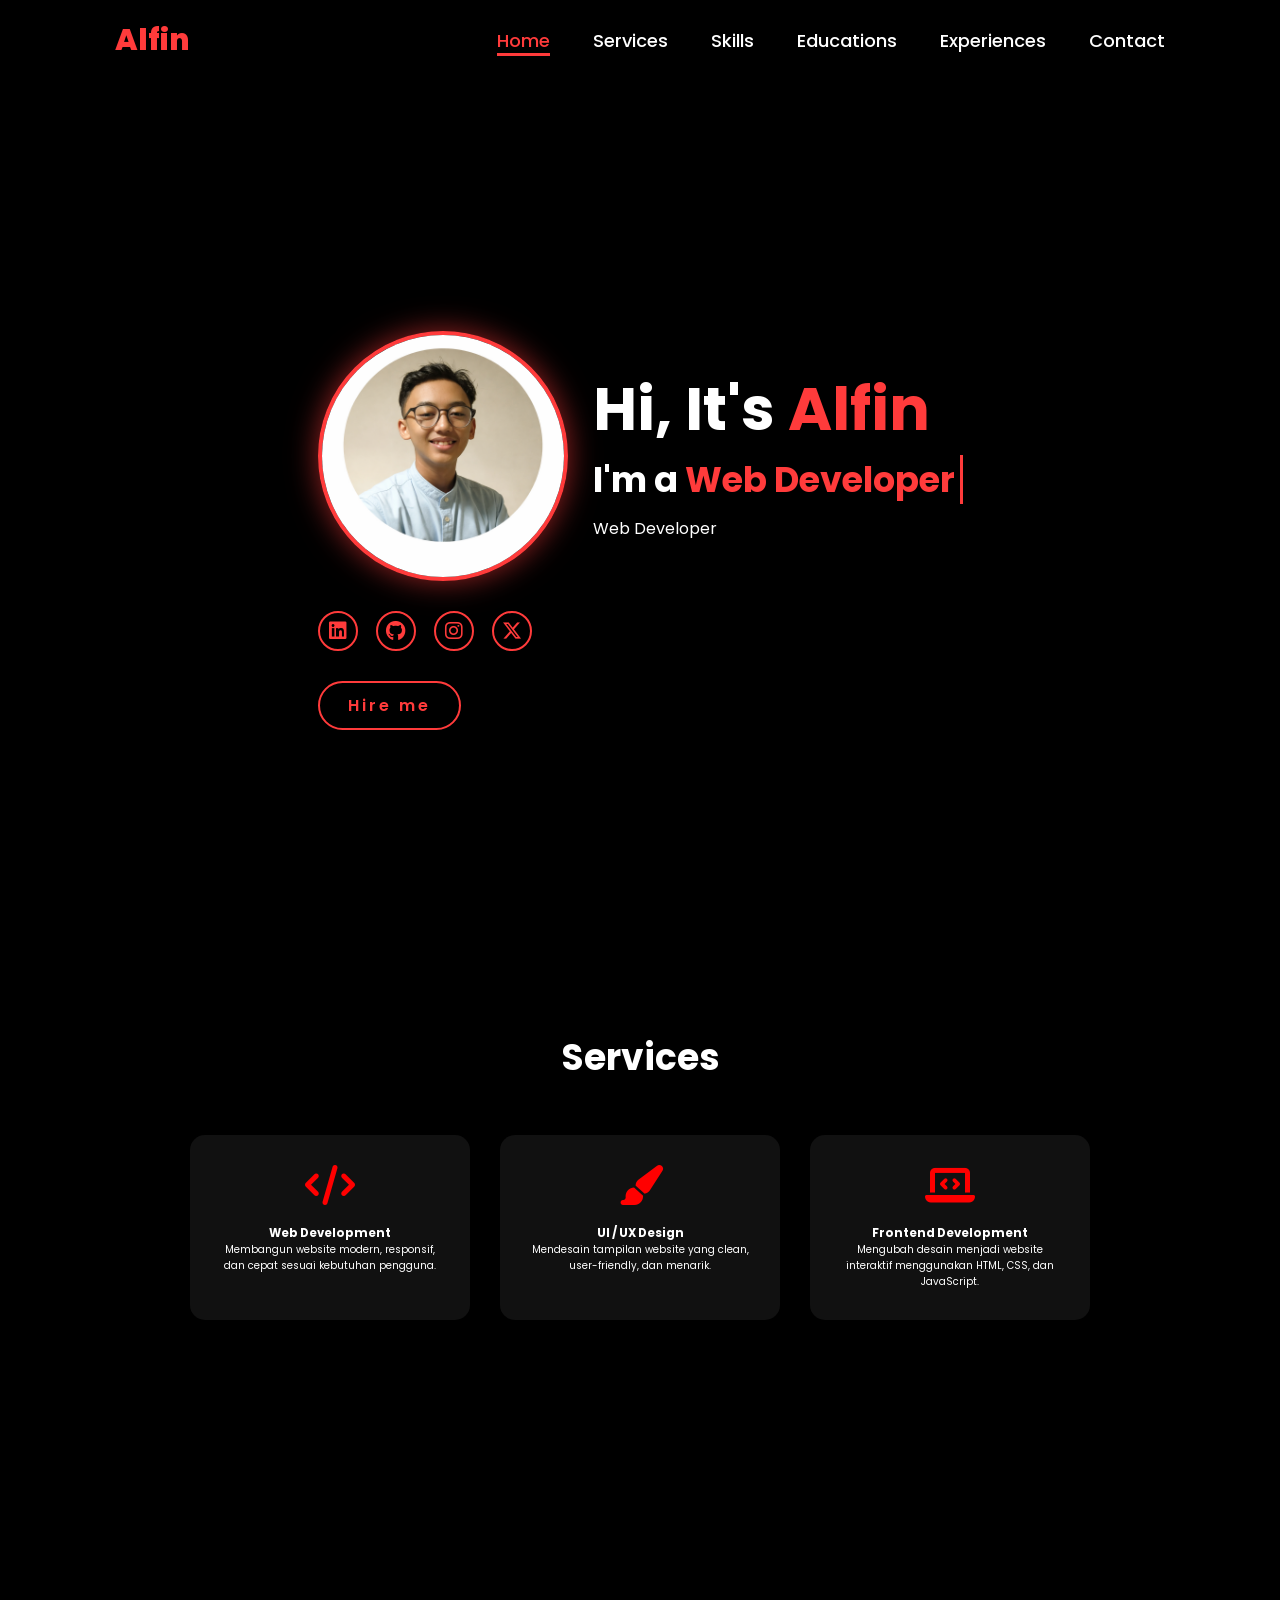
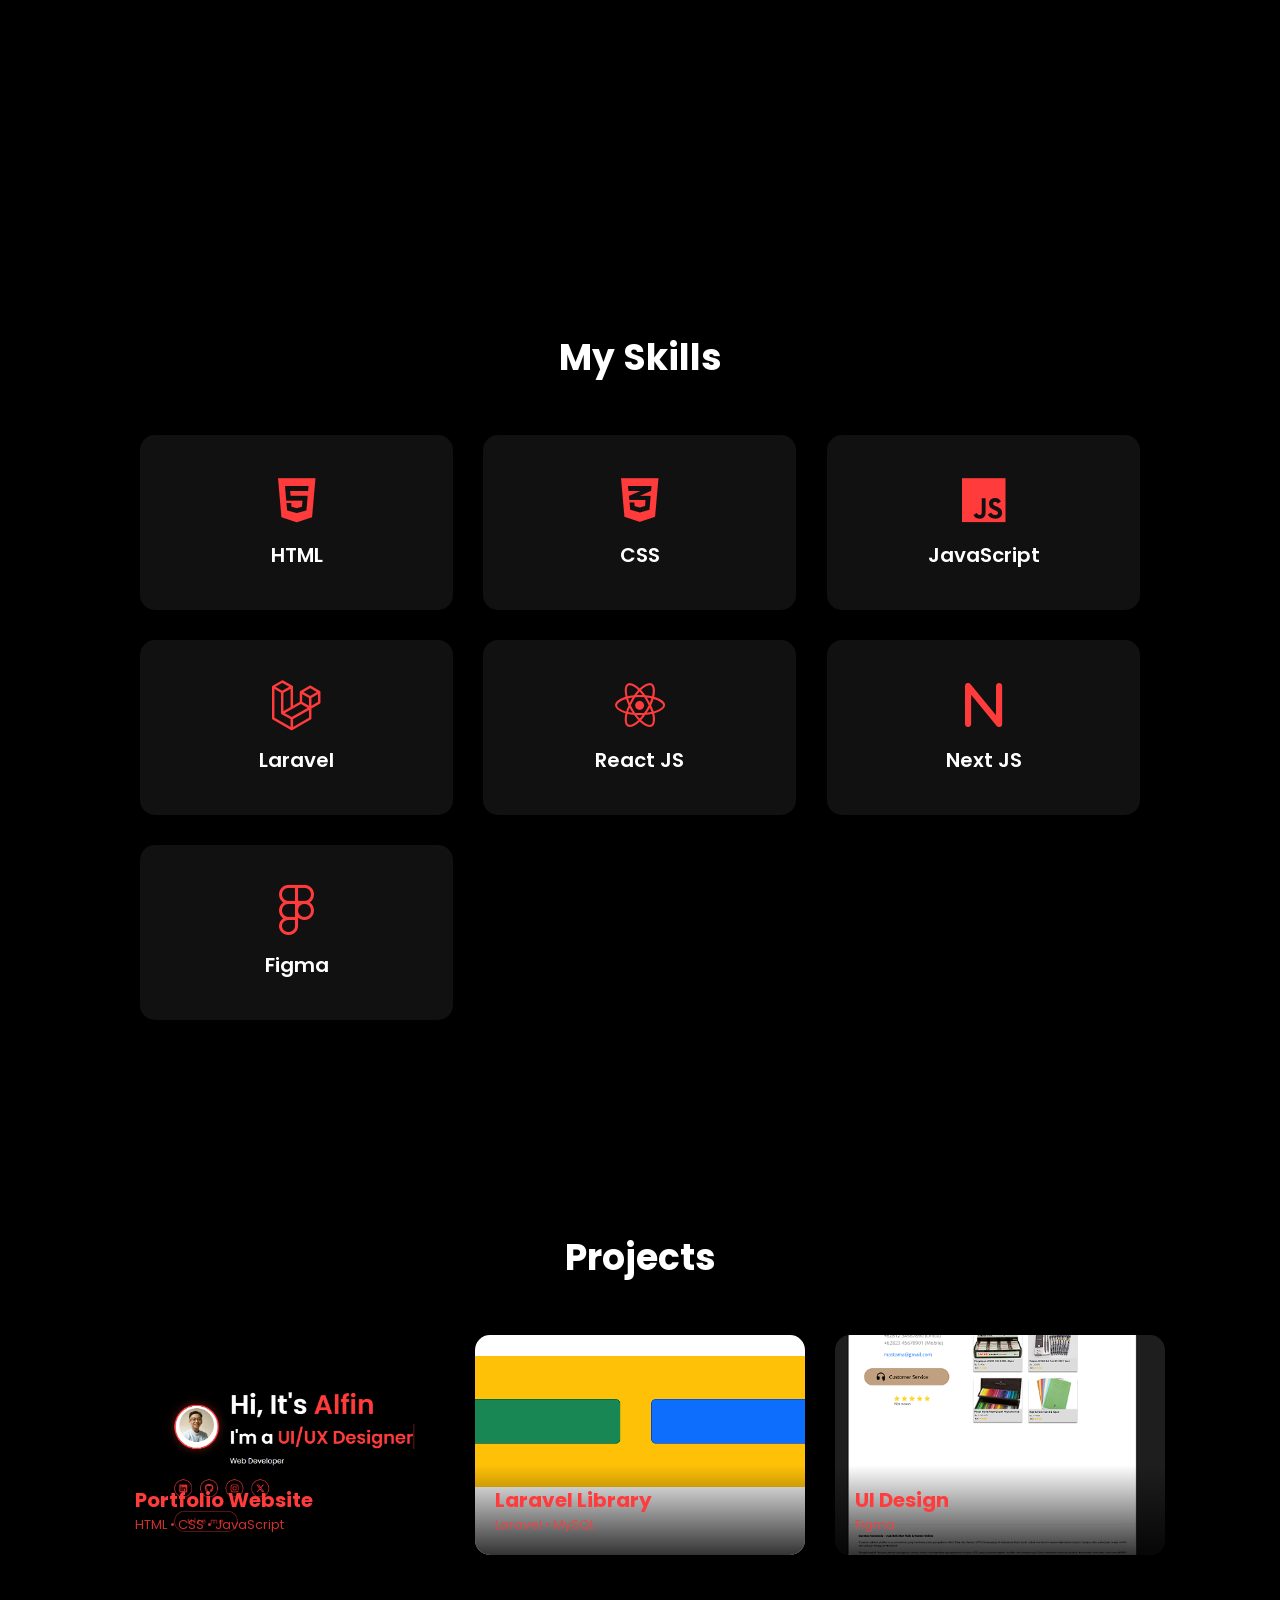
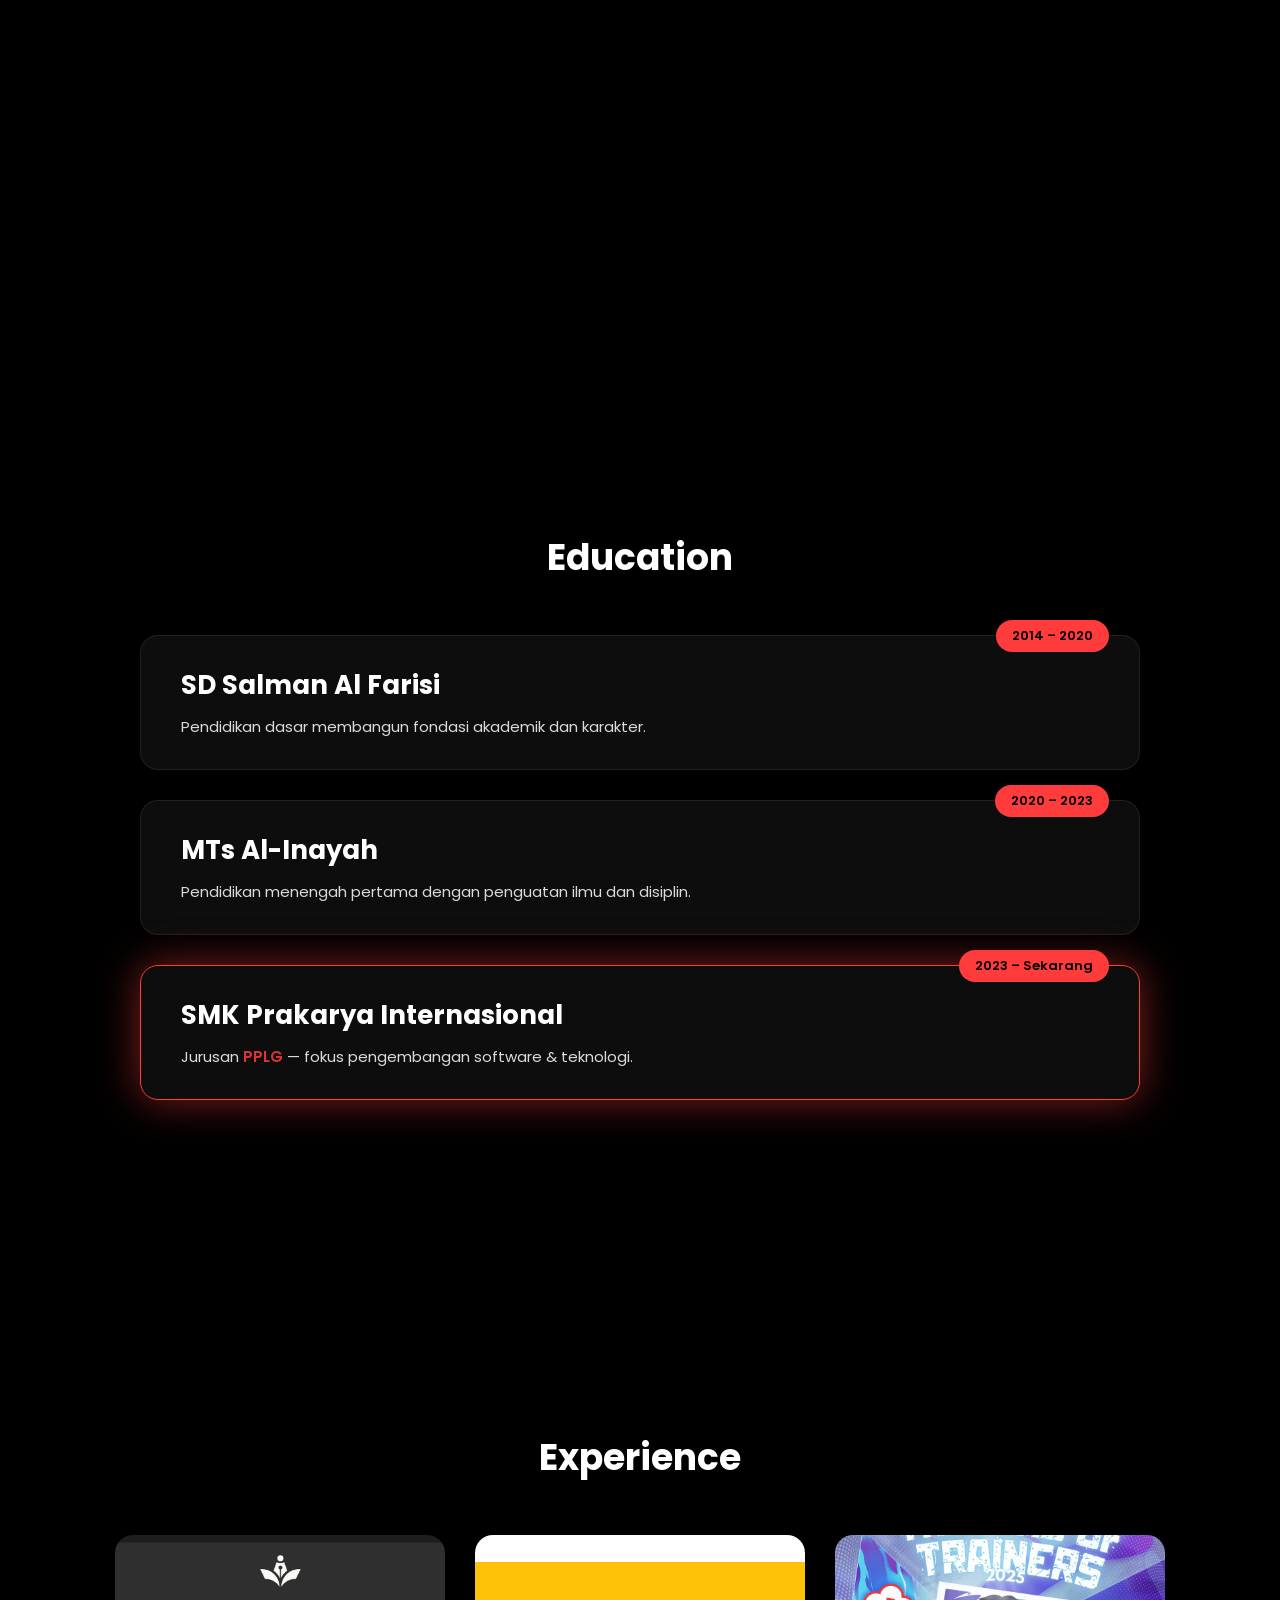
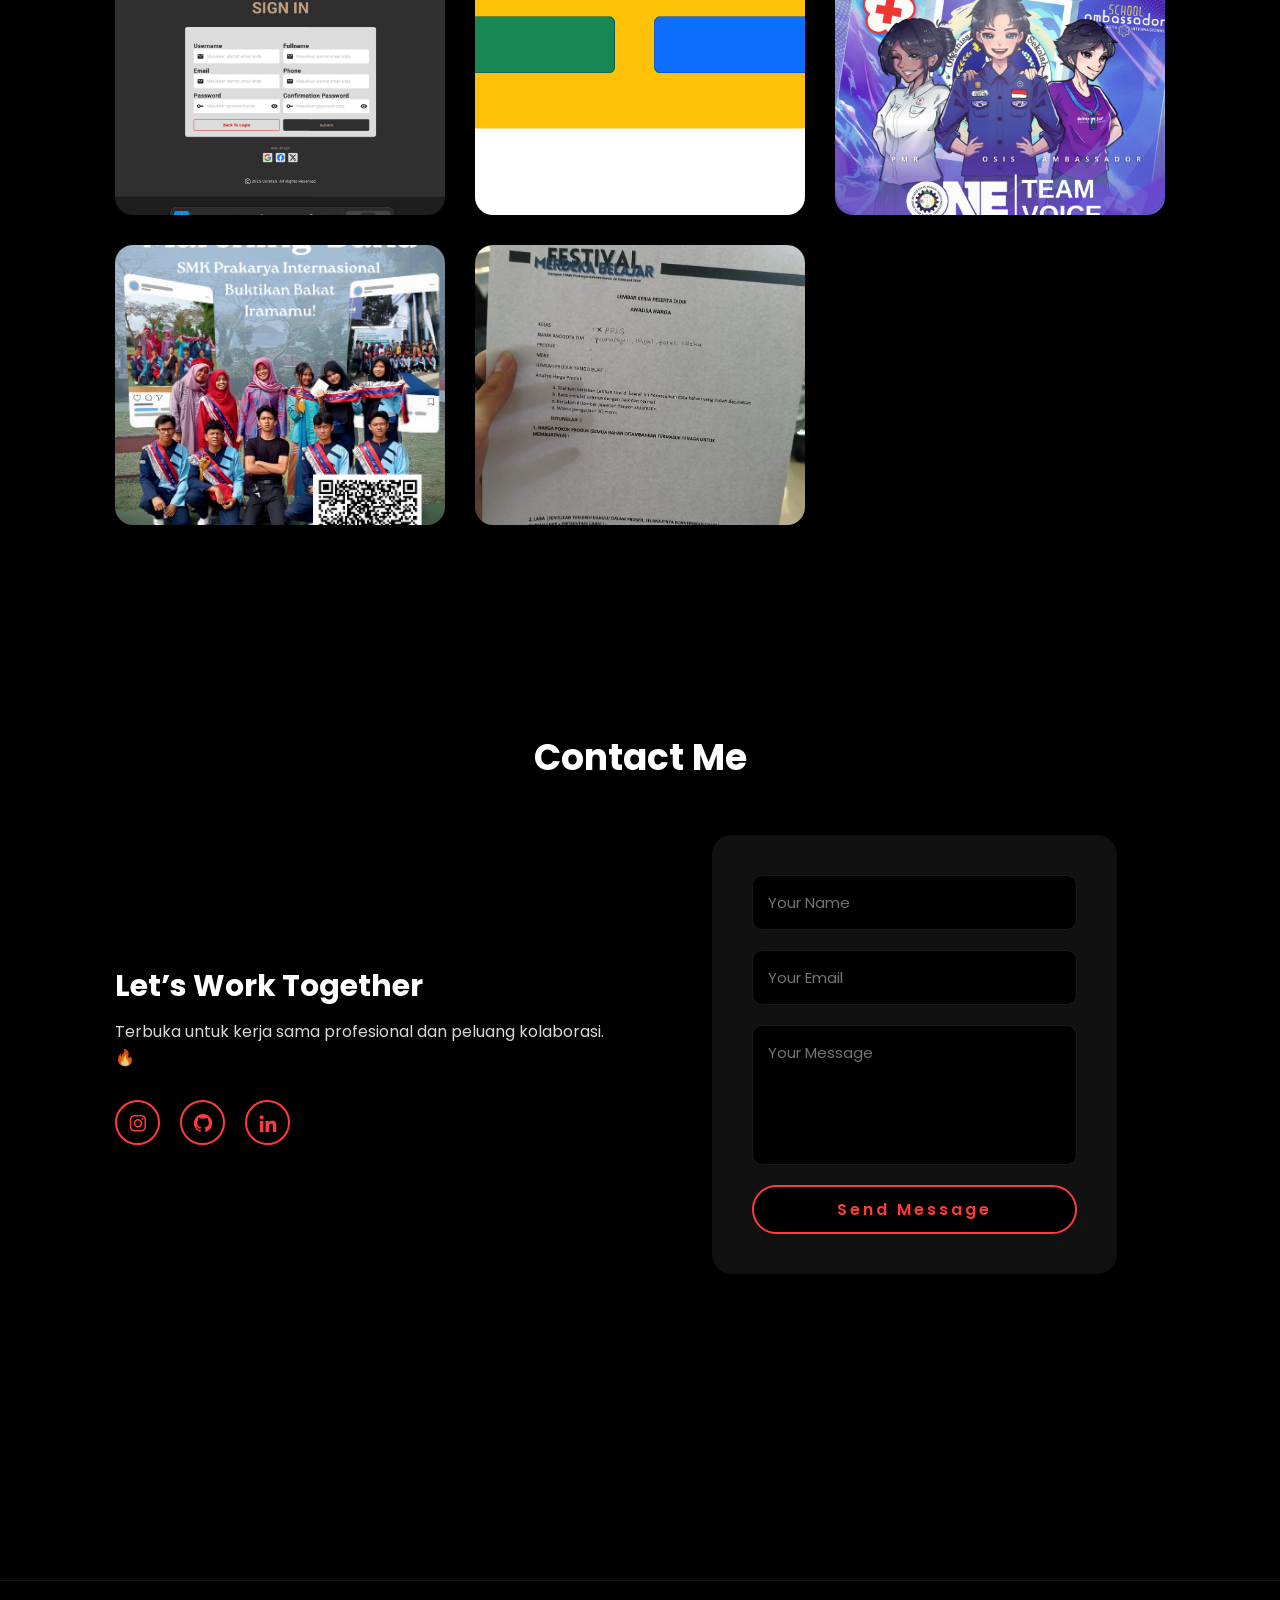
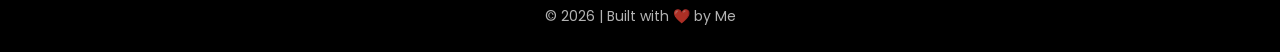
==== commit c896832b: "Menambahkan Animasi" ====
--- a/index.html
+++ b/index.html
@@ -5,7 +5,7 @@
 
   <link href="https://unpkg.com/boxicons@2.1.4/css/boxicons.min.css" rel="stylesheet">
   <link rel="stylesheet" href="https://cdnjs.cloudflare.com/ajax/libs/font-awesome/6.5.2/css/all.min.css">
-  <link rel="stylesheet" href="../css/style.css">
+  <link rel="stylesheet" href="style.css">
 
   <title>Portofolio Website</title>
 </head>
@@ -28,11 +28,13 @@
   <div class="home-content">
 
     <div class="intro">
-      <img src="../img/Foto Alfin Web Portofolio.png" alt="Alfin" class="profile-pic">
+      <img src="Foto Alfin Web Portofolio.png" alt="Alfin" class="profile-pic">
 
       <div class="intro-text">
         <h1>Hi, It's <span>Alfin</span></h1>
-        <h3 class="typing-text">I'm a<span></span></h3>
+        <h3 class="typing-text">
+         I'm a <span id="typing"></span>
+        </h3>
         <p>Web Developer</p>
       </div>
     </div>
@@ -129,7 +131,7 @@
   <div class="project-container">
 
     <a href="project1.html" class="project-card">
-      <img src="../img/Screenshot 2026-02-10 000920.png" alt="Project 1">
+      <img src="Screenshot 2026-02-10 000920.png" alt="Project 1">
       <div class="project-info">
         <h3>Portfolio Website</h3>
         <p>HTML • CSS • JavaScript</p>
@@ -137,7 +139,7 @@
     </a>
 
     <a href="project2.html" class="project-card">
-      <img src="../img/Screenshot 2026-02-05 222500.png" alt="Project 2">
+      <img src="Screenshot 2026-02-05 222500.png" alt="Project 2">
       <div class="project-info">
         <h3>Laravel Library</h3>
         <p>Laravel • MySQL</p>
@@ -145,7 +147,7 @@
     </a>
 
     <a href="project3.html" class="project-card">
-      <img src="../img/Screenshot 2026-02-05 221942.png" alt="Project 3">
+      <img src="Screenshot 2026-02-05 221942.png" alt="Project 3">
       <div class="project-info">
         <h3>UI Design</h3>
         <p>Figma</p>
@@ -185,7 +187,7 @@
   <div class="experience-grid">
 
     <a href="experience-detail.html?id=pkkt" class="experience-card">
-      <img src="../img/Screenshot 2026-02-10 123327.png">
+      <img src="Screenshot 2026-02-10 123327.png">
       <div class="experience-overlay">
         <h3>PKKT Online Shop</h3>
         <p>Website Project</p>
@@ -193,7 +195,7 @@
     </a>
 
     <a href="experience-detail.html?id=laravel" class="experience-card">
-      <img src="../img/Screenshot 2026-02-05 222500.png">
+      <img src="Screenshot 2026-02-05 222500.png">
       <div class="experience-overlay">
         <h3>Laravel Library</h3>
         <p>Web Application</p>
@@ -201,7 +203,7 @@
     </a>
 
     <a href="experience-detail.html?id=ambassador" class="experience-card">
-      <img src="../img/WhatsApp Image 2026-02-05 at 22.15.25.jpeg">
+      <img src="WhatsApp Image 2026-02-05 at 22.15.25.jpeg">
       <div class="experience-overlay">
         <h3>School Ambassador</h3>
         <p>Representing School</p>
@@ -209,7 +211,7 @@
     </a>
 
     <a href="experience-detail.html?id=marchingband" class="experience-card">
-      <img src="../img/WhatsApp Image 2026-02-05 at 22.15.25 (1).jpeg">
+      <img src="WhatsApp Image 2026-02-05 at 22.15.25 (1).jpeg">
       <div class="experience-overlay">
         <h3>Marching Band</h3>
         <p>Management & Coordination</p>
@@ -217,7 +219,7 @@
     </a>
 
     <a href="experience-detail.html?id=mathfest" class="experience-card">
-      <img src="../img/WhatsApp Image 2026-02-05 at 22.15.25 (2).jpeg">
+      <img src="WhatsApp Image 2026-02-05 at 22.15.25 (2).jpeg">
       <div class="experience-overlay">
         <h3>Math Festival</h3>
         <p>Event Committee</p>
@@ -259,15 +261,33 @@
 
 
 <script>
-  const header = document.querySelector("header");
-
-  window.addEventListener("scroll", () => {
-    if (window.scrollY > 50) {
-      header.classList.add("scrolled");
-    } else {
-      header.classList.remove("scrolled");
+const words = ["Web Developer", "UI/UX Designer"];
+const typingElement = document.getElementById("typing");
+
+let wordIndex = 0;
+let charIndex = 0;
+let isDeleting = false;
+
+function typeEffect() {
+  const currentWord = words[wordIndex];
+
+  if (!isDeleting) {
+    typingElement.textContent = currentWord.substring(0, charIndex++);
+    if (charIndex > currentWord.length) {
+      setTimeout(() => isDeleting = true, 1200);
     }
-  });
+  } else {
+    typingElement.textContent = currentWord.substring(0, charIndex--);
+    if (charIndex < 0) {
+      isDeleting = false;
+      wordIndex = (wordIndex + 1) % words.length;
+    }
+  }
+
+  setTimeout(typeEffect, isDeleting ? 60 : 100);
+}
+
+typeEffect();
 </script>
 <footer class="footer">
   <p>© 2026 | Built with ❤️ by Me</p>
--- a/style.css
+++ b/style.css
@@ -0,0 +1,1341 @@
+@import url(https://fonts.googleapis.com/css2?family=Poppins%3Awght%40100%3B200%3B300%3B400%3B500%3B600&display=swap%27%29%3B);
+
+*{
+    margin: 0;
+    padding: 0;
+    box-sizing: border-box;
+    text-decoration: none;
+    border: none;
+    outline: none;
+    font-family: 'Poppins', sans-serif;
+}
+
+html{
+    font-size: 62.5%;
+
+}
+
+body{
+    width: 100%;
+    overflow-x: hidden;
+    background-color: black;
+    color: white;
+    padding-top: 80px;
+}
+
+header{
+    position: fixed;
+    top: 0;
+    left: 0;
+    width: 100%;
+    height: 80px;
+    padding: 0 9%;
+    background-color: transparent;
+    display: flex;
+    align-items: center;
+    justify-content: space-between;
+    z-index: 1000;
+}
+
+
+.logo{
+    font-size: 3rem;
+    color: #ff3b3b;
+    font-weight: 800;
+    cursor: pointer;
+    transition: 0.5s ease;
+}
+
+.logo:hover{
+    transform: scale(1.1);
+}
+
+nav a{
+    font-size: 1.8rem;
+    color: white;
+    margin-left: 4rem;
+    font-weight: 500;
+    transition: 0.3s ease;
+    border-bottom: 3px solid transparent;
+}
+
+nav a:hover,
+nav a.active{
+    color: #ff3b3b;
+    border-bottom: 3px solid #ff3b3b;
+}
+
+@media(max-width:995px){
+    nav{
+        position: absolute;
+        display: none;
+        top: 0;
+        right: 0;
+        width: 40%;
+        border-left: 3px solid #ff3b3b;
+        border-bottom: 3px solid #ff3b3b;
+        border-bottom-left-radius: 2rem;
+        padding: 1rem solid;
+        background-color: #161616;
+        border-top: 0.1rem solid rgba(0,0,0,0.1);
+    }
+
+    nav.active{
+        display: block;
+    }
+
+    nav a{
+        display: block;
+        font-size: 2rem;
+        margin: 3rem 0;
+    }
+
+    nav a:hover,
+    nav a.active{
+        padding: 1rem;
+        border-radius: 0.5rem;
+        border-bottom: 0.5rem solid #ff3b3b;
+    }
+}
+
+section{
+    min-height: 100vh;
+    padding: 5rem 9% 5rem;
+}
+
+.home{
+    display: flex;
+    justify-content: center;
+    align-items: center;
+    gap: 8rem;
+    background-color: black ;
+}
+
+.home .home-content h1{
+    font-size: 6rem;
+    font-weight: 700;
+    line-height: 1.3;
+}
+
+span{
+    color: #ff3b3b;
+}
+
+.home-content h3{
+    font-size: 4rem;
+    margin-bottom: 1rem;
+    font-weight: 700;
+}
+
+.home-content p{
+    font-size: 1.6rem;
+}
+.social-icons a{
+    display: inline-flex;
+    justify-content: center;
+    align-items: center;
+    width: 4rem;
+    height: 4rem;
+    background-color: transparent;
+    border: 0.2rem solid #ff3b3b;
+    font-size: 2rem;
+    border-radius: 50%;
+    margin: 3rem 1.5rem 3rem 0;
+    transition: 0.3s ease;
+    color: #ff3b3b;
+}
+
+.social-icons a:hover{
+    color: black;
+    transform: scale(1.3) translateY(-5px);
+    background-color: #ff3b3b;
+    box-shadow: 0 0 25px #ff3b3b;
+}
+
+.btn{
+    display: inline-block;
+    padding: 1rem 2.8rem;
+    background: black;
+    border-radius: 4rem;
+    font-size: 1.6rem;
+    color: #ff3b3b;
+    letter-spacing: 0.3rem;
+    font-weight: 600;
+    border: 2px solid #ff3b3b;
+    transition: 0.3s ease;
+    cursor: pointer;
+}
+
+.btn:hover{
+    transform: scale3d(1.03);
+    background-color: #ff3b3b;
+    color: black;
+    box-shadow: 0 0 25px #ff3b3b;
+}
+
+@media(max-width:995px){
+    .home{
+        gap: 4rem;
+    }
+}
+
+@media(max-width:995px){
+    .home{
+        flex-direction: column;
+        margin: 5rem 4rem;
+    } 
+
+    .home .home-content h3{
+        font-size: 2.5rem;
+    }
+
+    .home-content h1{
+        font-size: 5rem;
+    }
+}
+.services {
+  padding: 5rem 10%;
+  background: #000;
+  color: #fff;
+}
+
+.section-title {
+  text-align: center;
+  font-size: 36px;
+  margin-bottom: 50px;
+}
+
+.services-container {
+  display: flex;
+  gap: 30px;
+  justify-content: center;
+  flex-wrap: wrap;
+}
+
+.service-box {
+  background: #111;
+  padding: 30px;
+  border-radius: 15px;
+  width: 280px;
+  text-align: center;
+  transition: 0.3s;
+}
+
+.service-box i {
+  font-size: 40px;
+  color: red;
+  margin-bottom: 20px;
+}
+
+.service-box:hover {
+  transform: translateY(-10px);
+  box-shadow: 0 0 20px red;
+}
+/* ===== SKILLS CARD VERSION ===== */
+.skills {
+  background: black;
+}
+
+.skills-grid {
+  display: grid;
+  grid-template-columns: repeat(3, 1fr);
+  gap: 3rem;
+  max-width: 1000px;
+  margin: auto;
+}
+
+.skill-card {
+  background: #111;
+  padding: 4rem 2rem;
+  border-radius: 1.5rem;
+  text-align: center;
+  opacity: 0;
+  transform: translateY(60px) scale(0.95);
+  transition: 0.4s ease;
+  animation: skillCardFade 0.8s ease forwards;
+}
+
+.skill-card:nth-child(1){ animation-delay: 0.2s; }
+.skill-card:nth-child(2){ animation-delay: 0.4s; }
+.skill-card:nth-child(3){ animation-delay: 0.6s; }
+.skill-card:nth-child(4){ animation-delay: 0.8s; }
+.skill-card:nth-child(5){ animation-delay: 1s; }
+.skill-card:nth-child(6){ animation-delay: 1.2s; }
+.skill-card:nth-child(7){ animation-delay: 1.4s; }
+
+@keyframes skillCardFade {
+  to {
+    opacity: 1;
+    transform: translateY(0) scale(1);
+  }
+}
+
+.skill-card i {
+  font-size: 5rem;
+  color: #ff3b3b;
+  margin-bottom: 1.5rem;
+  transition: 0.4s ease;
+}
+
+.skill-card h3 {
+  font-size: 2rem;
+  font-weight: 600;
+}
+
+/* HOVER EFFECT */
+.skill-card:hover {
+  transform: translateY(-15px) scale(1.05);
+  box-shadow: 0 0 30px #ff3b3b;
+}
+
+.skill-card:hover i {
+  transform: rotate(10deg) scale(1.2);
+}
+.projects {
+  background: black;
+}
+
+.project-container {
+  max-width: 1100px;
+  margin: auto;
+  display: grid;
+  grid-template-columns: repeat(3, 1fr);
+  gap: 3rem;
+}
+
+.project-card {
+  position: relative;
+  border-radius: 1.5rem;
+  overflow: hidden;
+  cursor: pointer;
+  transition: 0.4s ease;
+}
+
+.project-card img {
+  width: 100%;
+  height: 220px;
+  object-fit: cover;
+  transition: 0.4s ease;
+}
+
+.project-info {
+  color: #ff3b3b;
+  position: absolute;
+  bottom: 0;
+  left: 0;
+  width: 100%;
+  padding: 2rem;
+  background: linear-gradient(to top, rgba(0,0,0,0.8), transparent);
+}
+
+.project-info h3 {
+  font-size: 2rem;
+}
+
+.project-info p {
+  font-size: 1.3rem;
+  opacity: 0.8;
+}
+
+/* hover effect */
+.project-card:hover img {
+  transform: scale(1.1);
+}
+
+.project-card:hover {
+  box-shadow: 0 0 30px rgba(255, 59, 59, 0.4);
+}
+@media (max-width: 900px) {
+  .project-container {
+    grid-template-columns: repeat(2, 1fr);
+  }
+}
+
+@media (max-width: 600px) {
+  .project-container {
+    grid-template-columns: 1fr;
+  }
+}
+header {
+    transition: background-color 0.4s ease, backdrop-filter 0.4s ease;
+}
+
+/* navbar pas discroll */
+header.scrolled {
+    background-color: rgba(0, 0, 0, 0.85);
+    backdrop-filter: blur(6px);
+}
+header.scrolled nav a {
+    color: white;
+}
+body {
+    padding-top: 80px;
+}
+header.scrolled {
+    height: 80px;
+}
+.contact-form {
+  max-width: 600px;
+  margin: auto;
+  display: flex;
+  flex-direction: column;
+  gap: 2rem;
+}
+
+.contact-form input,
+.contact-form textarea {
+  background: #111;
+  padding: 1.5rem;
+  border-radius: 1rem;
+  color: white;
+  font-size: 1.5rem;
+}
+
+.contact-form textarea {
+  resize: none;
+  height: 150px;
+}
+.education {
+  background: black;
+}
+
+.education-wrapper {
+  max-width: 1000px;
+  margin: auto;
+  display: grid;
+  gap: 3rem;
+}
+
+.education-card {
+  position: relative;
+  background: rgba(255,255,255,0.05);
+  border: 1px solid rgba(255,255,255,0.08);
+  border-radius: 1.8rem;
+  padding: 3rem 4rem;
+  transition: 0.4s ease;
+  overflow: visible;
+}
+
+.education-card::before {
+  content: "";
+  position: absolute;
+  inset: 0;
+  background: linear-gradient(
+    120deg,
+    transparent,
+    rgba(255,59,59,0.15),
+    transparent
+  );
+  opacity: 0;
+  transition: 0.4s ease;
+}
+
+.education-card:hover::before {
+  opacity: 1;
+}
+
+.education-card:hover {
+  transform: translateY(-10px) scale(1.02);
+  box-shadow: 0 0 35px rgba(255,59,59,0.35);
+}
+
+.education-card h3 {
+  font-size: 2.6rem;
+  margin-bottom: 1rem;
+}
+
+.education-card p {
+  font-size: 1.5rem;
+  opacity: 0.85;
+  line-height: 1.6;
+}
+
+.education-card span {
+  color: #ff3b3b;
+  font-weight: 600;
+}
+
+/* tahun */
+.edu-year {
+  position: absolute;
+  top: 0;
+  transform: translateY(-50%);
+  right: 30px;
+  background: #ff3b3b;
+  color: black;
+  padding: 0.6rem 1.6rem;
+  font-size: 1.3rem;
+  border-radius: 2rem;
+  font-weight: 600;
+}
+
+/* highlight sekolah sekarang */
+.education-card.active {
+  border-color: #ff3b3b;
+  box-shadow: 0 0 40px rgba(255,59,59,0.5);
+}
+/* ===== EXPERIENCE ===== */
+.experience {
+  background: black;
+}
+
+.experience-grid {
+  max-width: 1100px;
+  margin: auto;
+  display: grid;
+  grid-template-columns: repeat(3, 1fr);
+  gap: 3rem;
+}
+
+.experience-card {
+  position: relative;
+  border-radius: 1.8rem;
+  overflow: hidden;
+  cursor: pointer;
+  transition: 0.4s ease;
+}
+
+.experience-card img {
+  width: 100%;
+  height: 260px;
+  object-fit: cover;
+  transition: 0.4s ease;
+}
+
+/* overlay */
+.experience-overlay {
+  position: absolute;
+  inset: 0;
+  background: rgba(0,0,0,0.7);
+  display: flex;
+  flex-direction: column;
+  justify-content: center;
+  align-items: center;
+  opacity: 0;
+  transition: 0.4s ease;
+  text-align: center;
+}
+
+.experience-overlay h3 {
+  font-size: 2.4rem;
+  color: #ff3b3b;
+}
+
+.experience-overlay p {
+  font-size: 1.5rem;
+  color: white;
+  margin-top: 0.5rem;
+}
+
+/* hover effect */
+.experience-card:hover img {
+  transform: scale(1.1);
+}
+
+.experience-card:hover .experience-overlay {
+  opacity: 1;
+}
+
+.experience-card:hover {
+  box-shadow: 0 0 35px rgba(255,59,59,0.5);
+}
+
+/* responsive */
+@media (max-width: 900px) {
+  .experience-grid {
+    grid-template-columns: repeat(2, 1fr);
+  }
+}
+
+@media (max-width: 600px) {
+  .experience-grid {
+    grid-template-columns: 1fr;
+  }
+}
+/* ===== CONTACT ===== */
+.contact {
+  background: black;
+}
+
+.contact-wrapper {
+  max-width: 1100px;
+  margin: auto;
+  display: grid;
+  grid-template-columns: 1fr 1fr;
+  gap: 5rem;
+  align-items: center;
+}
+
+.contact-info h3 {
+  font-size: 3rem;
+  margin-bottom: 1rem;
+}
+
+.contact-info p {
+  font-size: 1.6rem;
+  opacity: 0.85;
+  line-height: 1.6;
+}
+
+.contact-social {
+  margin-top: 3rem;
+  display: flex;
+  gap: 2rem;
+}
+
+.contact-social a {
+  width: 4.5rem;
+  height: 4.5rem;
+  display: flex;
+  justify-content: center;
+  align-items: center;
+  border-radius: 50%;
+  border: 2px solid #ff3b3b;
+  color: #ff3b3b;
+  font-size: 2.2rem;
+  transition: 0.3s ease;
+}
+
+.contact-social a:hover {
+  background: #ff3b3b;
+  color: black;
+  transform: translateY(-5px);
+  box-shadow: 0 0 20px #ff3b3b;
+}
+
+/* form */
+.contact-form {
+  background: #111;
+  padding: 4rem;
+  border-radius: 2rem;
+  display: flex;
+  flex-direction: column;
+  gap: 2rem;
+}
+
+.contact-form input,
+.contact-form textarea {
+  background: black;
+  border: 1px solid rgba(255,255,255,0.1);
+  padding: 1.5rem;
+  border-radius: 1rem;
+  color: white;
+  font-size: 1.5rem;
+}
+
+.contact-form textarea {
+  resize: none;
+  height: 140px;
+}
+
+/* responsive */
+@media (max-width: 900px) {
+  .contact-wrapper {
+    grid-template-columns: 1fr;
+  }
+}
+/* ===== FOOTER ===== */
+.footer {
+  background: #000;
+  padding: 2.5rem;
+  text-align: center;
+  border-top: 1px solid rgba(255,255,255,0.1);
+}
+
+.footer p {
+  font-size: 1.4rem;
+  opacity: 0.7;
+}
+/* intro layout */
+.intro {
+  display: flex;
+  align-items: center;
+  gap: 2.5rem;
+}
+.intro-text h1 {
+  font-size: 6rem;
+}
+
+.intro-text h3 {
+  font-size: 3.5rem;
+}
+
+
+.profile-pic {
+  width: 250px;       
+  height: 250px;
+  border-radius: 50%;
+  object-fit: cover;
+  border: 4px solid #ff3b3b;
+  box-shadow: 0 0 30px rgba(255, 59, 59, 0.6);
+  flex-shrink: 0;
+}
+
+.intro-text h1 {
+  margin-bottom: 0.5rem;
+}
+.home {
+  display: flex;
+  align-items: center;
+  justify-content: center;
+  gap: 8rem;
+}
+
+.home-img {
+  flex: 0 0 auto;
+  display: flex;
+  justify-content: center;
+}
+
+.home-img img {
+  width: 420px;
+  height: 420px;
+  border-radius: 50%;
+  object-fit: cover;
+  box-shadow: 0 0 30px rgba(255, 59, 59, 0.5);
+}
+@media (max-width: 768px) {
+  .home {
+    flex-direction: column;
+  }
+
+  .home-img img {
+    width: 260px;
+    height: 260px;
+  }
+}
+@media (max-width: 768px) {
+  .profile-pic {
+    width: 120px;
+    height: 120px;
+  }
+
+  .intro {
+    flex-direction: column;
+    text-align: center;
+  }
+}
+.experience-detail {
+  min-height: 100vh;
+  display: flex;
+  gap: 4rem;
+  padding: 120px 10%;
+  background: #000;
+  color: #fff;
+}
+
+/* LEFT */
+.experience-text {
+  flex: 1;
+}
+
+.experience-text h1 {
+  font-size: 3rem;
+  margin-bottom: 10px;
+}
+
+.experience-text h3 {
+  color: orange;
+  margin-bottom: 20px;
+}
+
+.experience-text p {
+  line-height: 1.8;
+  margin-bottom: 20px;
+}
+
+.experience-text ul {
+  list-style: none;
+  padding: 0;
+}
+
+.experience-text ul li {
+  margin-bottom: 8px;
+}
+
+/* RIGHT */
+.experience-slider {
+  flex: 1;
+  position: relative;
+  display: flex;
+  align-items: center;
+}
+
+.slider-track {
+  display: flex;
+  gap: 20px;
+  overflow-x: auto;
+  scroll-behavior: smooth;
+}
+
+.slider-track::-webkit-scrollbar {
+  display: none;
+}
+
+.slider-track img {
+  width: 350px;
+  height: 220px;
+  object-fit: cover;
+  border-radius: 15px;
+}
+
+/* ARROW */
+.arrow {
+  background: none;
+  border: 2px solid orange;
+  color: orange;
+  font-size: 2rem;
+  padding: 10px 15px;
+  cursor: pointer;
+}
+
+.arrow.left {
+  margin-right: 10px;
+}
+
+.arrow.right {
+  margin-left: 10px;
+}
+.experience-detail {
+  min-height: 100vh;
+  padding: 120px 10%;
+  display: flex;
+  gap: 4rem;
+  background: #000;
+  color: #fff;
+}
+
+/* TEXT */
+.experience-text {
+  flex: 1;
+}
+
+.experience-text h1 {
+  font-size: 3rem;
+}
+
+.experience-text h3 {
+  color: orange;
+  margin-bottom: 20px;
+}
+
+.experience-text p {
+  line-height: 1.8;
+  margin-bottom: 20px;
+}
+
+/* SLIDER */
+.experience-slider {
+  flex: 1;
+  display: flex;
+  align-items: center;
+}
+
+.slider-track {
+  display: flex;
+  gap: 20px;
+  overflow-x: auto;
+  scroll-behavior: smooth;
+}
+
+.slider-track::-webkit-scrollbar {
+  display: none;
+}
+
+.slider-track img {
+  width: 380px;
+  height: 240px;
+  border-radius: 15px;
+  object-fit: cover;
+}
+
+/* ARROW */
+.arrow {
+  border: 2px solid orange;
+  background: transparent;
+  color: orange;
+  font-size: 2rem;
+  padding: 10px 15px;
+  cursor: pointer;
+}
+.experience-slider-3d {
+  position: relative;
+  width: 100%;
+  height: 360px;
+  display: flex;
+  align-items: center;
+  justify-content: center;
+}
+.experience-slider-3d {
+  position: relative;
+  display: flex;
+  align-items: center;
+  justify-content: center;
+}
+
+
+/* CAROUSEL */
+.carousel {
+  position: relative;
+  width: 420px;
+  height: 280px;
+  display: flex;
+  justify-content: center;
+  align-items: center;
+}
+
+/* SLIDE BASE */
+.slide {
+  position: absolute;
+  width: 380px;
+  height: 240px;
+  object-fit: cover;
+  border-radius: 18px;
+  transition: all 0.6s ease;
+  opacity: 0;
+  transform: scale(0.7);
+  filter: blur(6px) brightness(40%);
+}
+
+/* AKTIF (TENGAH) */
+.slide.active {
+  opacity: 1;
+  transform: scale(1);
+  filter: blur(0) brightness(100%);
+  z-index: 3;
+}
+
+/* SEBELAH KIRI */
+.slide.prev {
+  opacity: 0.6;
+  transform: translateX(-220px) scale(0.85);
+  z-index: 2;
+}
+
+/* SEBELAH KANAN */
+.slide.next {
+  opacity: 0.6;
+  transform: translateX(220px) scale(0.85);
+  z-index: 2;
+}
+
+/* ARROW */
+.nav-btn {
+  width: 52px;
+  height: 52px;
+
+  border-radius: 50%;
+  border: none;
+
+  display: flex;
+  align-items: center;
+  justify-content: center;
+
+  font-size: 22px;
+  cursor: pointer;
+
+  background: linear-gradient(135deg, #ff7a00, #ffae42);
+  color: #fff;
+
+  position: absolute;
+  top: 50%;
+  transform: translateY(-50%);
+
+  z-index: 20;
+
+  box-shadow: 0 8px 20px rgba(255, 122, 0, 0.45);
+  transition: all 0.3s ease;
+}
+
+
+
+.nav-btn:hover {
+  background: orange;
+  color: black;
+}
+.nav-btn:hover {
+  transform: translateY(-50%) scale(1.15);
+  box-shadow: 0 12px 30px rgba(255, 122, 0, 0.8);
+}
+.nav-btn:active {
+  transform: translateY(-50%) scale(0.95);
+}
+
+
+.nav-btn.left {
+  left: 10px;
+  left: -20px;
+}
+
+.nav-btn.right {
+  right: 10px;
+  right: -20px;
+
+}
+  
+
+.nav-btn {
+  position: relative;
+  z-index: 10; /* PENTING BANGET */
+}
+.slide {
+  pointer-events: none;
+}
+.experience-slider-3d {
+  position: relative;
+  z-index: 1;
+}
+@keyframes pulseArrow {
+  0% { box-shadow: 0 0 0 rgba(255, 122, 0, 0.6); }
+  50% { box-shadow: 0 0 20px rgba(255, 122, 0, 0.8); }
+  100% { box-shadow: 0 0 0 rgba(255, 122, 0, 0.6); }
+}
+
+.nav-btn {
+  animation: pulseArrow 2.5s infinite;
+}
+.experience-slider {
+  position: relative;
+  width: 480px;
+  height: 360px;
+  display: flex;
+  align-items: center;
+  justify-content: center;
+}
+
+.carousel {
+  position: relative;
+  width: 100%;
+  height: 100%;
+  perspective: 1200px;
+}
+
+.slide {
+  position: absolute;
+  width: 70%;
+  height: auto;
+  left: 50%;
+  top: 50%;
+  transform: translate(-50%, -50%) scale(0.7);
+  opacity: 0;
+  transition: 0.6s ease;
+  border-radius: 16px;
+  filter: blur(4px) brightness(0.6);
+}
+
+.slide.active {
+  transform: translate(-50%, -50%) scale(1);
+  opacity: 1;
+  filter: none;
+  z-index: 3;
+}
+
+.slide.left {
+  transform: translate(-120%, -50%) scale(0.75);
+  opacity: 0.5;
+  z-index: 2;
+}
+
+.slide.right {
+  transform: translate(20%, -50%) scale(0.75);
+  opacity: 0.5;
+  z-index: 2;
+}
+
+.nav-btn {
+  position: absolute;
+  top: 50%;
+  transform: translateY(-50%);
+  width: 46px;
+  height: 46px;
+  border-radius: 50%;
+  background: rgba(255, 255, 255, 0.15);
+  border: none;
+  color: #fff;
+  font-size: 22px;
+  cursor: pointer;
+  z-index: 10;
+  transition: 0.3s;
+}
+
+.nav-btn:hover {
+  background: orange;
+}
+
+.nav-btn.prev {
+  left: -20px;
+}
+
+.nav-btn.next {
+  right: -20px;
+}
+.experience-slider {
+  position: relative;
+  width: 100%;
+  height: 420px;
+  display: flex;
+  align-items: center;
+  justify-content: center;
+}
+
+.carousel {
+  position: relative;
+  width: 70%;
+  height: 100%;
+  overflow: hidden;
+}
+
+.slide {
+  position: absolute;
+  inset: 0;
+  opacity: 0;
+  transform: scale(0.85);
+  transition: all 0.5s ease;
+}
+
+.slide.active {
+  opacity: 1;
+  transform: scale(1);
+  z-index: 2;
+}
+
+.slide.left {
+  transform: translateX(-60%) scale(0.7);
+  opacity: 0.3;
+}
+
+.slide.right {
+  transform: translateX(60%) scale(0.7);
+  opacity: 0.3;
+}
+
+.nav-btn {
+  position: absolute;
+  top: 50%;
+  transform: translateY(-50%);
+  background: #ff3b3b;
+  color: white;
+  border: none;
+  font-size: 24px;
+  padding: 12px 16px;
+  cursor: pointer;
+  z-index: 10;
+  border-radius: 50%;
+}
+
+.nav-btn.prev { left: 0; }
+.nav-btn.next { right: 0; }
+.experience-slider {
+  position: relative;
+  width: 100%;
+  height: 400px;
+  overflow: hidden;
+}
+
+.carousel img {
+  position: absolute;
+  width: 100%;
+  height: 100%;
+  object-fit: cover;
+  opacity: 0;
+  transition: 0.5s;
+}
+
+.carousel img.active {
+  opacity: 1;
+}
+
+.nav-btn {
+  position: absolute;
+  top: 50%;
+  transform: translateY(-50%);
+  z-index: 10;
+  background: rgba(0,0,0,0.6);
+  color: white;
+  border: none;
+  font-size: 30px;
+  cursor: pointer;
+  padding: 10px 15px;
+}
+
+.nav-btn.prev { left: 10px; }
+.nav-btn.next { right: 10px; }
+
+section {
+  scroll-margin-top: 80px;
+}
+/* GRID EXPERIENCE */
+.experience-grid {
+  display: grid;
+  grid-template-columns: repeat(auto-fit, minmax(320px, 1fr));
+  gap: 30px;
+}
+
+/* CARD */
+.experience-card {
+  position: relative;
+  overflow: hidden;
+  border-radius: 18px;
+  height: 280px; /* ⬅️ bikin kartu tinggi */
+}
+
+/* FOTO */
+.experience-card img {
+  width: 100%;
+  height: 100%;
+  object-fit: cover; /* ⬅️ foto auto gede & proporsional */
+  transition: transform 0.6s ease;
+}
+
+/* HOVER EFFECT */
+.experience-card:hover img {
+  transform: scale(1.08);
+}
+.experience-overlay {
+  position: absolute;
+  inset: 0;
+  background: linear-gradient(
+    to top,
+    rgba(0,0,0,0.7),
+    rgba(0,0,0,0.1)
+  );
+  display: flex;
+  flex-direction: column;
+  justify-content: flex-end;
+  padding: 20px;
+  color: #fff;
+}
+
+.experience-detail {
+  display: flex;
+  gap: 40px;
+  align-items: center;
+}
+
+/* KIRI (TEXT) */
+.experience-text {
+  flex: 1; /* 40% */
+}
+
+/* KANAN (FOTO) */
+.experience-slider {
+  flex: 1.5; /* 60% ⬅️ BIKIN FOTO LEBAR */
+  position: relative;
+}
+.carousel {
+  width: 100%;
+  height: 420px;
+  overflow: hidden;
+  border-radius: 20px;
+  position: relative;
+}
+
+.carousel img {
+  width: 100%;
+  height: 100%;
+  object-fit: cover;
+  position: absolute;
+  opacity: 0;
+  transition: opacity 0.5s ease;
+}
+
+.carousel img.active {
+  opacity: 1;
+  position: relative;
+}
+.nav-btn {
+  position: absolute;
+  top: 50%;
+  transform: translateY(-50%);
+  background: rgba(0,0,0,0.6);
+  color: white;
+  border: none;
+  font-size: 28px;
+  padding: 12px 16px;
+  cursor: pointer;
+  z-index: 10;
+  border-radius: 50%;
+}
+
+.nav-btn.prev { left: 15px; }
+.nav-btn.next { right: 15px; }
+@media (max-width: 900px) {
+  .experience-detail {
+    flex-direction: column;
+  }
+
+  .experience-slider {
+    width: 100%;
+  }
+
+  .carousel {
+    height: 300px;
+  }
+}
+/* LIGHTBOX */
+.lightbox {
+  position: fixed;
+  inset: 0;
+  background: rgba(0,0,0,0.85);
+  display: none;
+  justify-content: center;
+  align-items: center;
+  z-index: 9999;
+}
+
+.lightbox img {
+  max-width: 90%;
+  max-height: 90%;
+  border-radius: 16px;
+  box-shadow: 0 0 30px rgba(0,0,0,0.5);
+}
+
+.lightbox-close {
+  position: absolute;
+  top: 30px;
+  right: 40px;
+  font-size: 40px;
+  color: white;
+  cursor: pointer;
+}
+/* LIGHTBOX */
+.lightbox {
+  position: fixed;
+  inset: 0;
+  background: rgba(0,0,0,0.85);
+  display: none;
+  justify-content: center;
+  align-items: center;
+  z-index: 9999;
+}
+
+.lightbox img {
+  max-width: 90%;
+  max-height: 90%;
+  border-radius: 16px;
+  box-shadow: 0 0 30px rgba(0,0,0,0.5);
+}
+
+.lightbox-close {
+  position: absolute;
+  top: 30px;
+  right: 40px;
+  font-size: 40px;
+  color: white;
+  cursor: pointer;
+}
+.carousel img {
+  cursor: pointer;
+}
+#typing {
+  border-right: 3px solid #ff3b3b;
+  padding-right: 5px;
+  animation: blink 0.7s infinite;
+}
+
+@keyframes blink {
+  0% { border-color: #ff3b3b; }
+  50% { border-color: transparent; }
+  100% { border-color: #ff3b3b; }
+}
+
